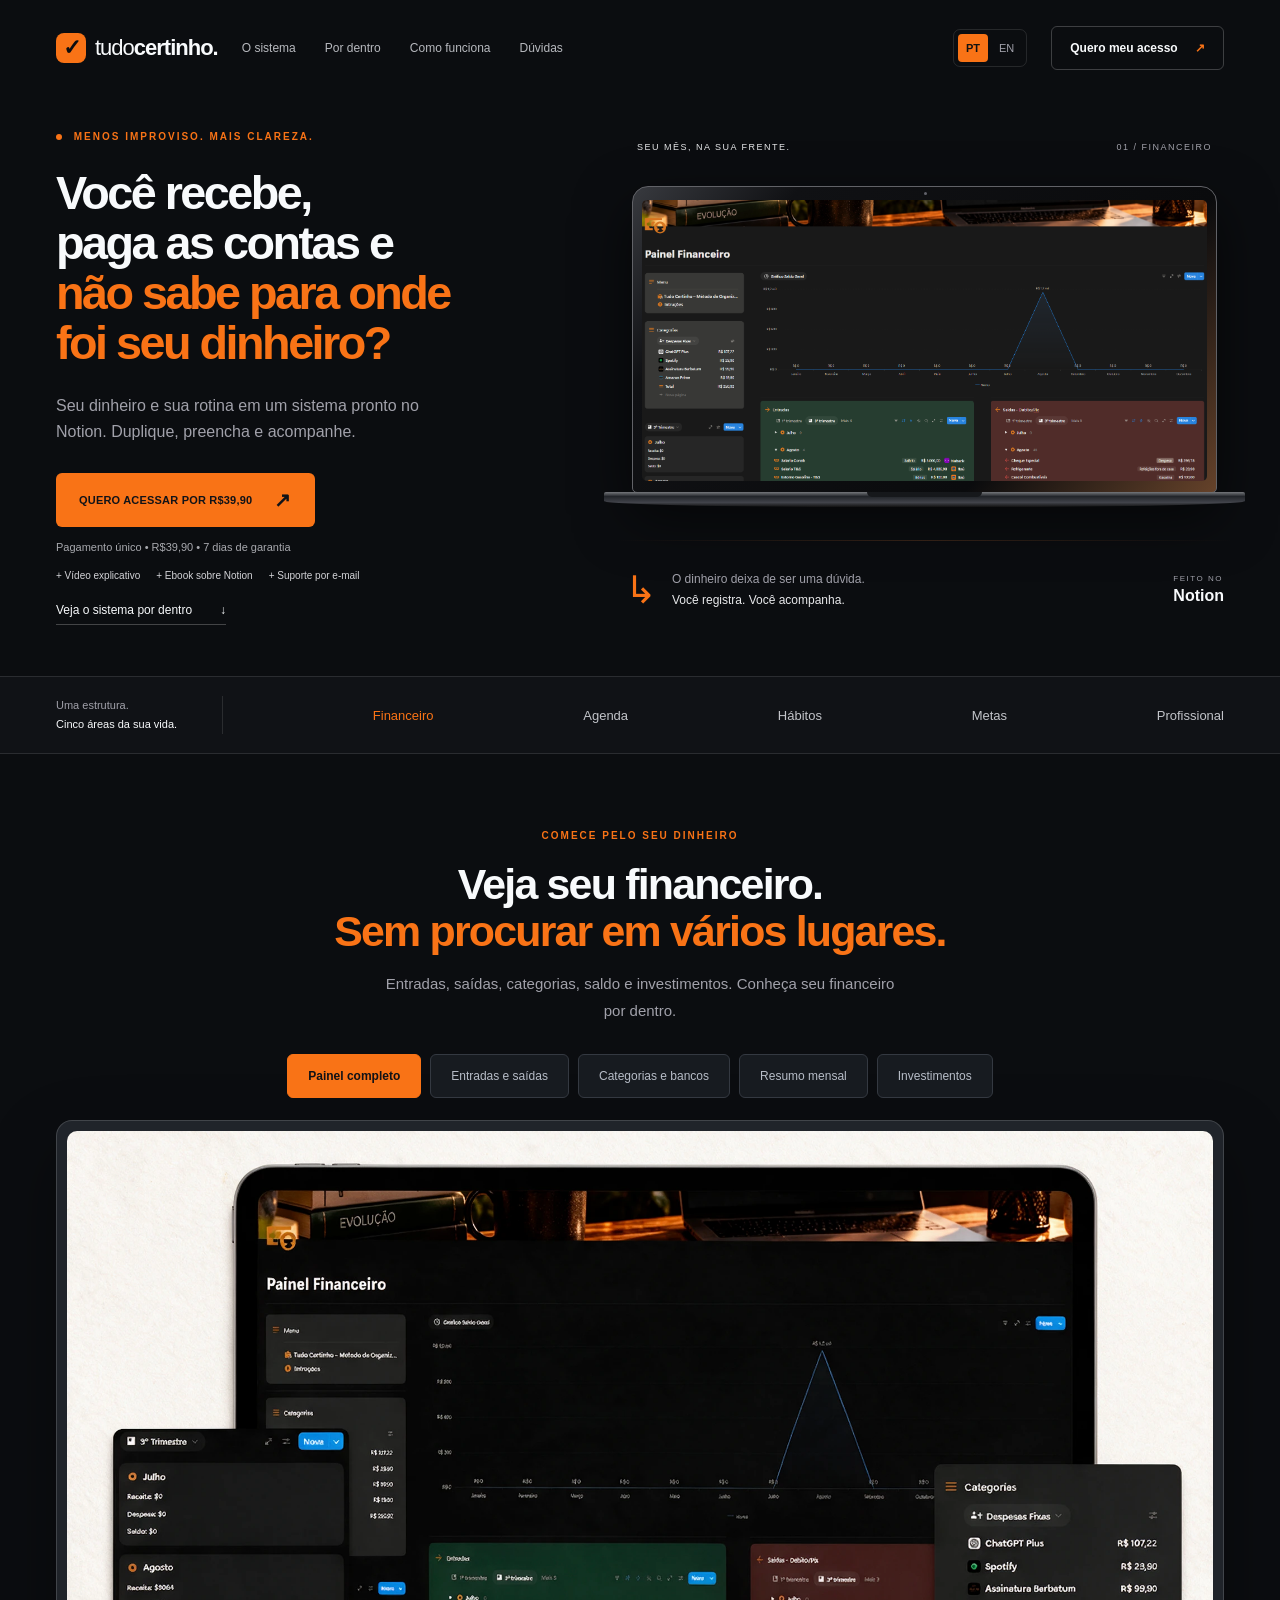
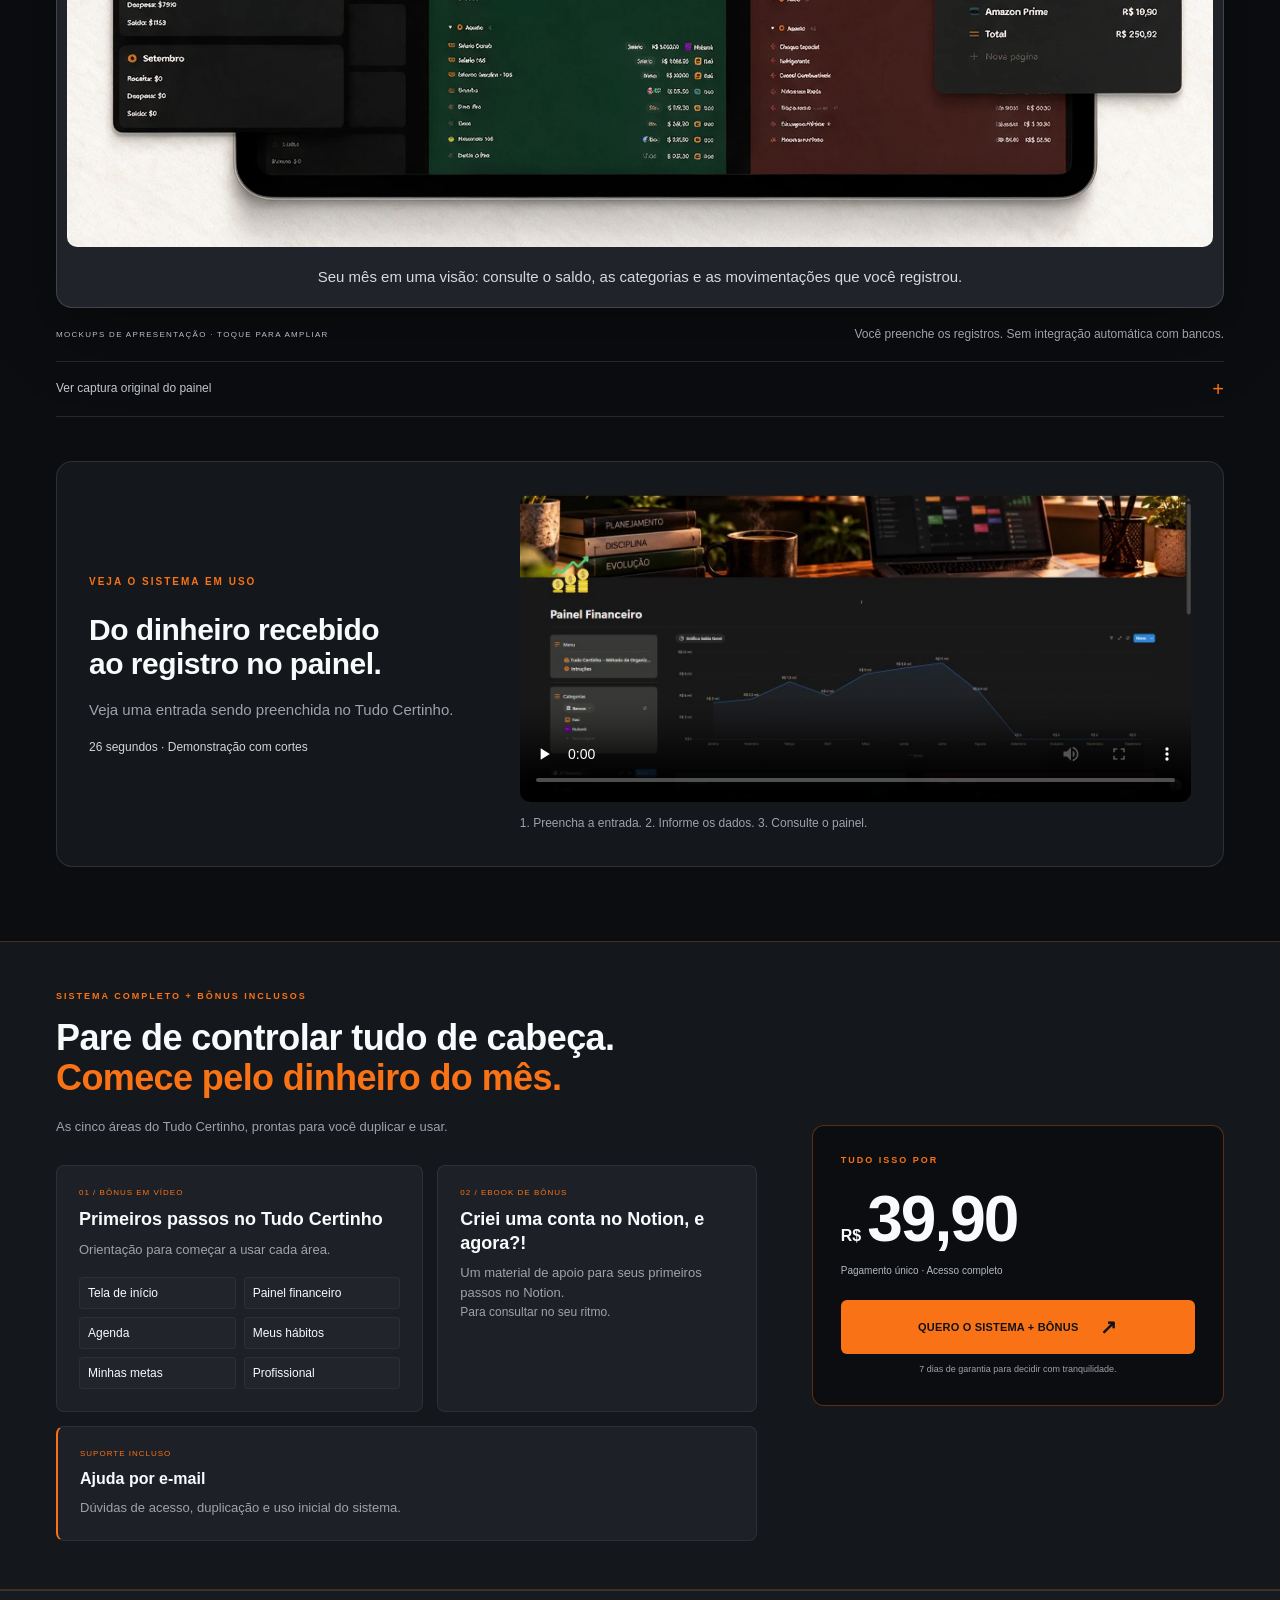
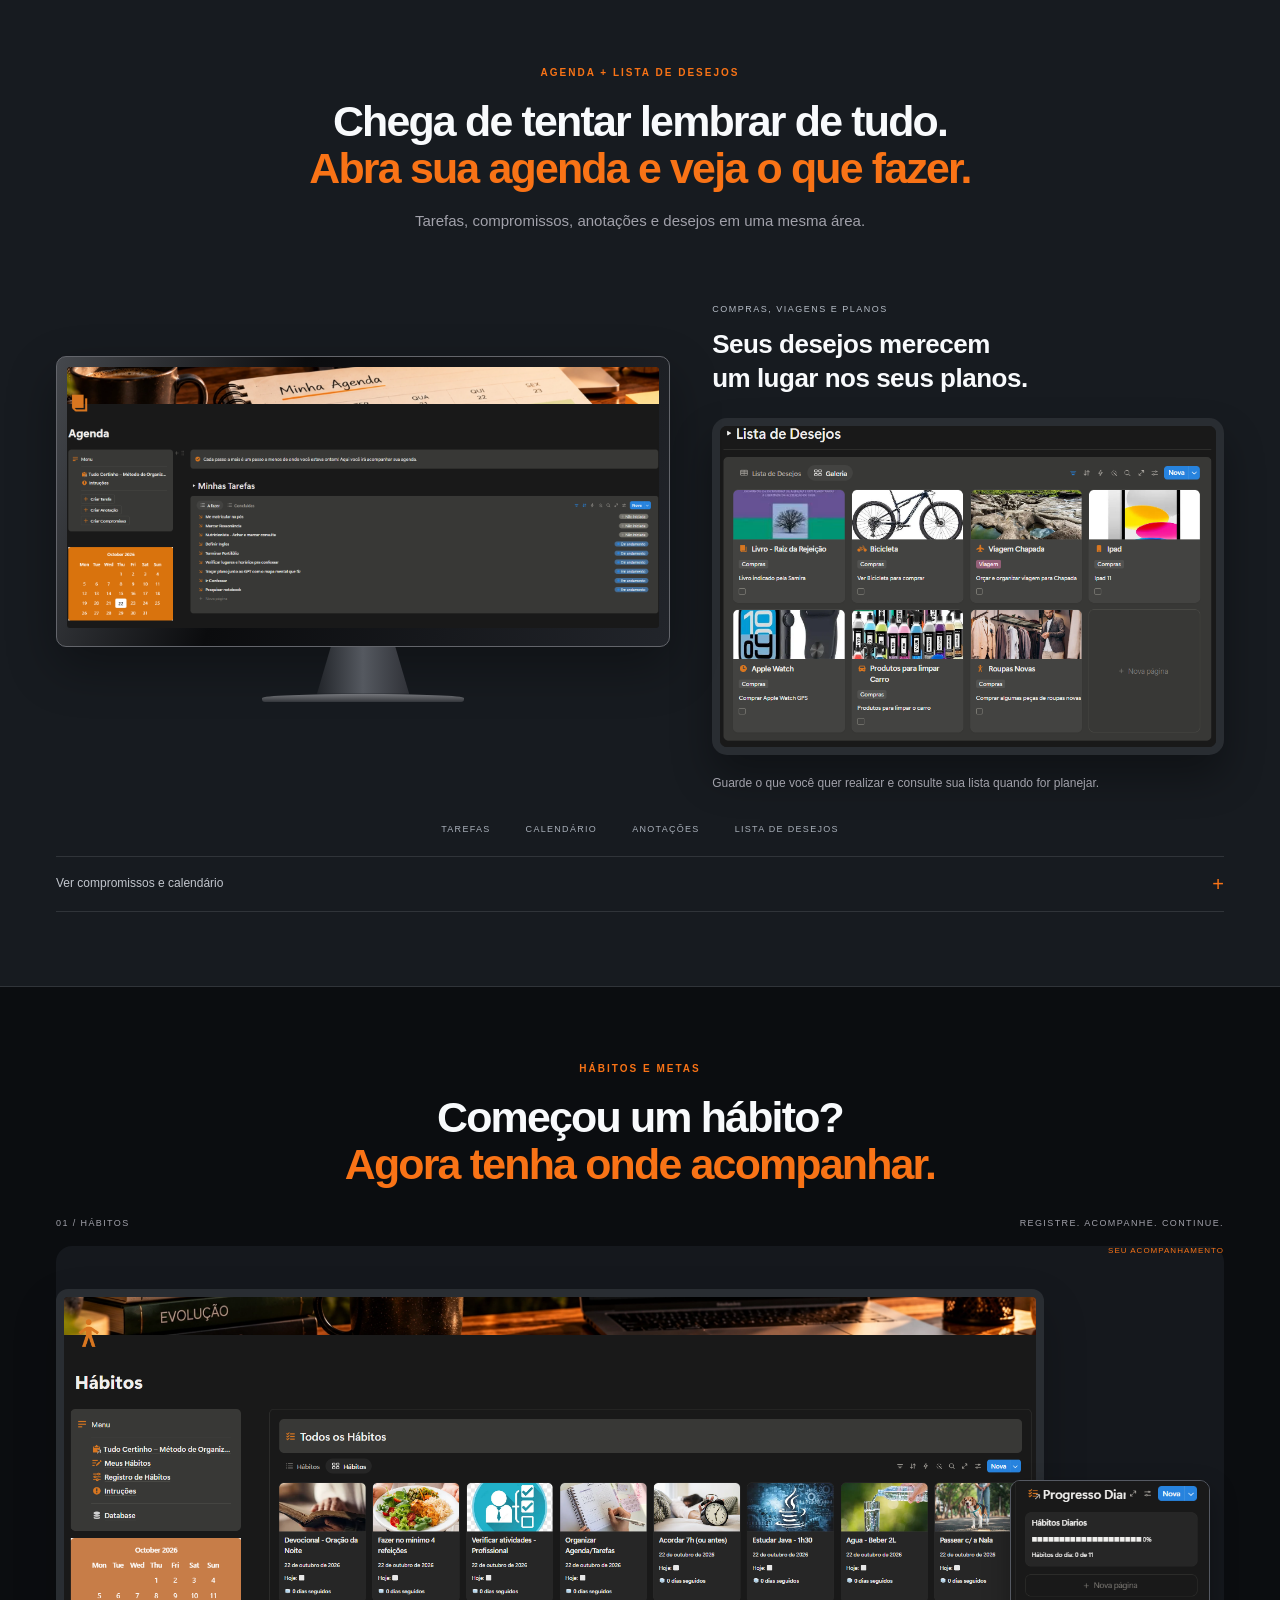
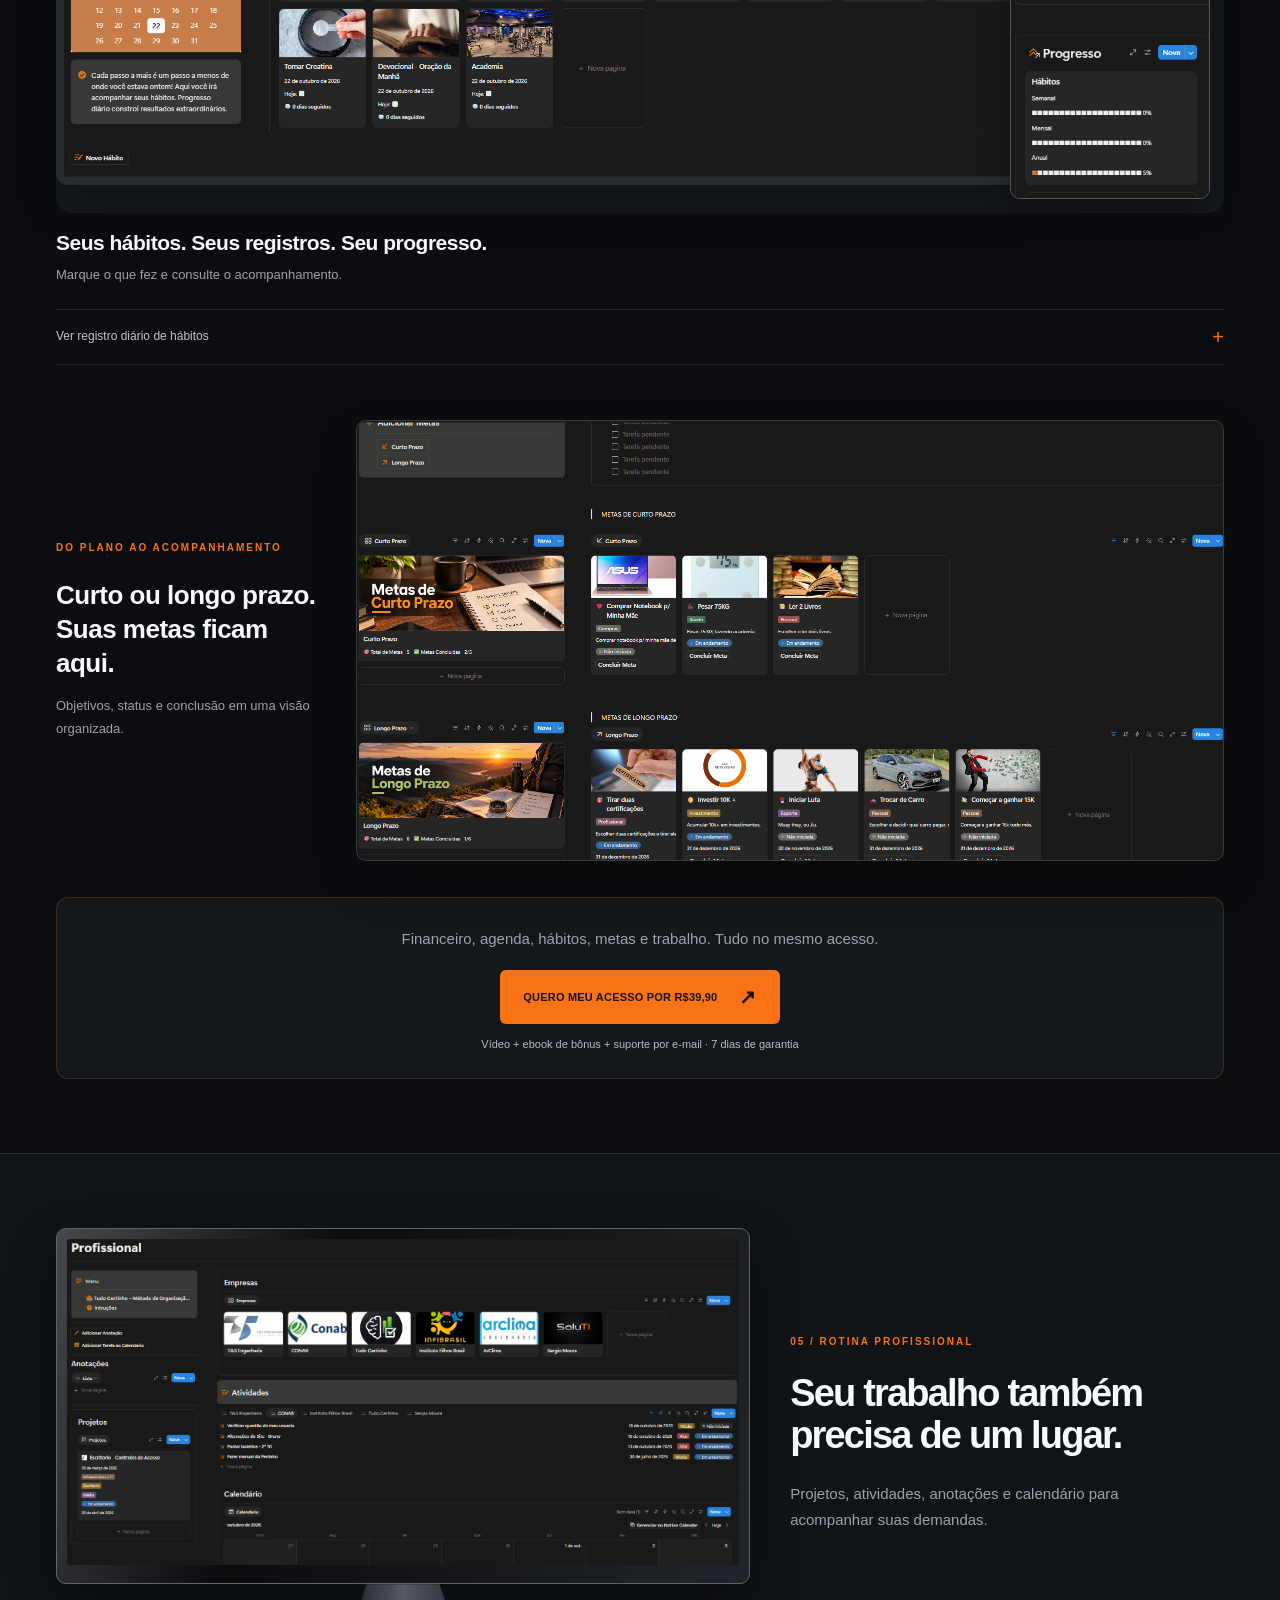
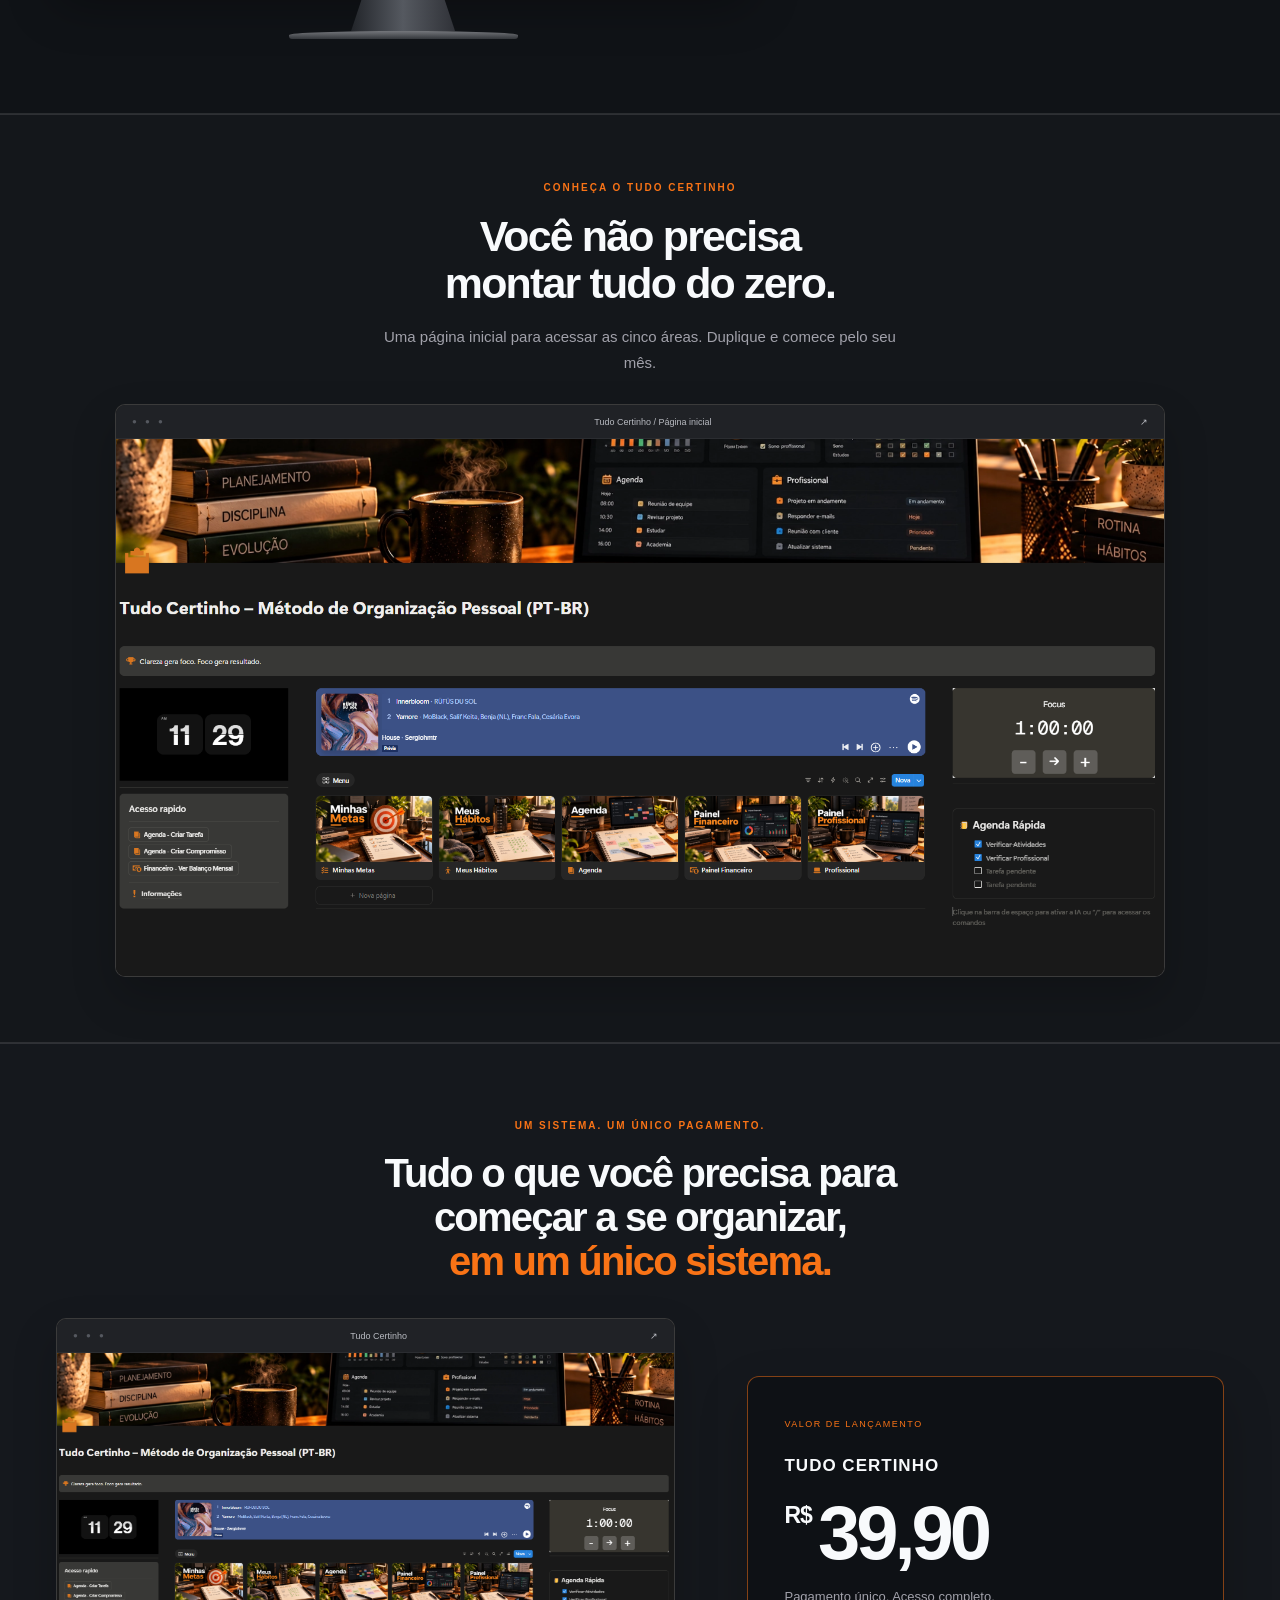
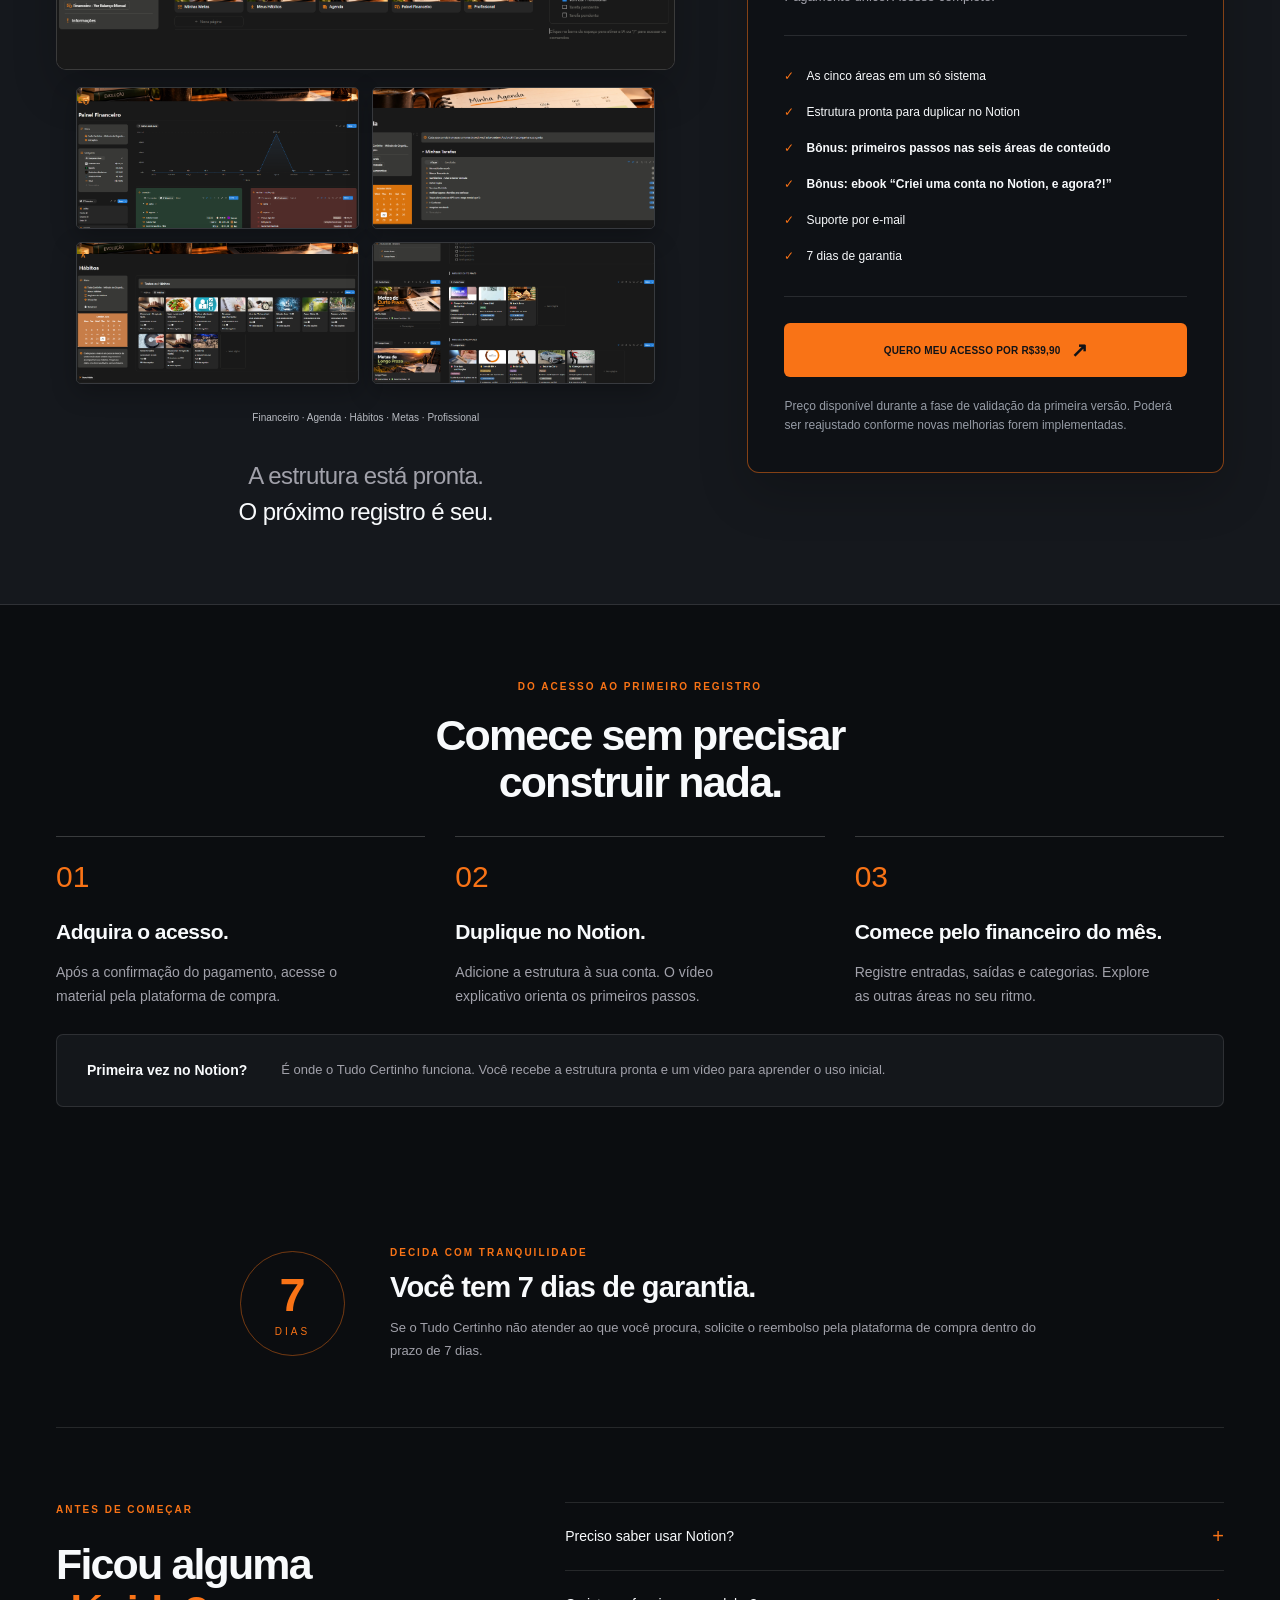
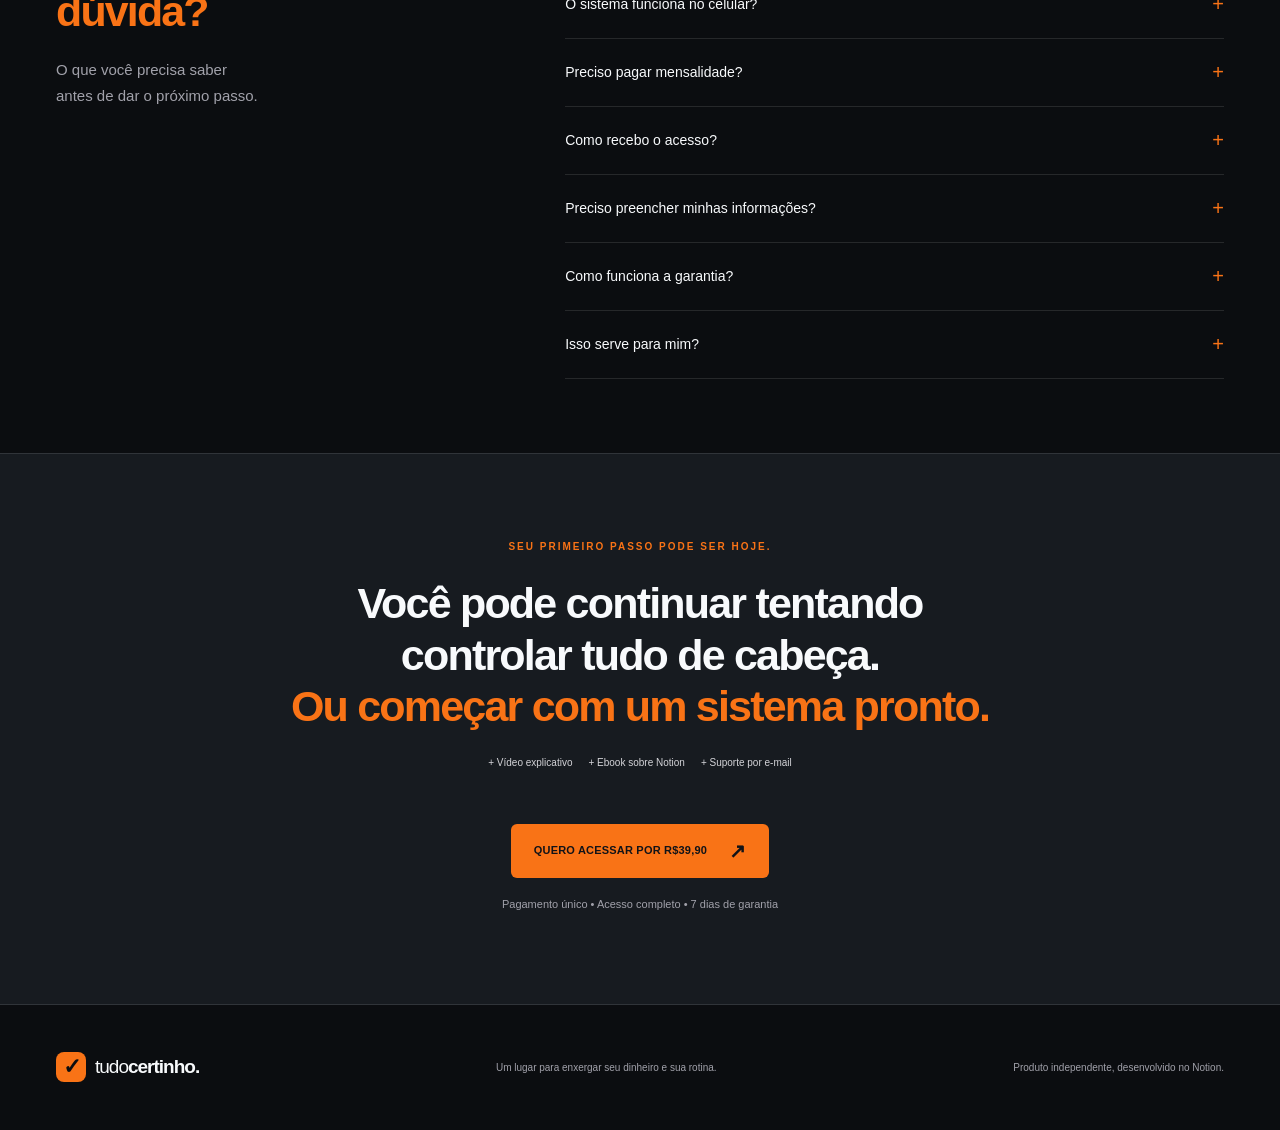
==== public/index.html @ 7e914cfe "Add files via upload New commmit page Tudo Certinho" ====
<!DOCTYPE html>

<html lang="pt-BR"><head><meta charset="utf-8"/><meta content="width=device-width,initial-scale=1" name="viewport"/><meta content="Sistema pronto no Notion para centralizar finanças, agenda, hábitos, metas e rotina profissional. Acesso por R$39,90 em pagamento único." name="description"/><title>Tudo Certinho — Seu dinheiro e sua rotina no mesmo lugar</title><link href="style.css" rel="stylesheet"/></head><body>

<header class="wrap"><a class="brand" href="#inicio"><span class="brand-mark">✓</span> tudo<span>certinho.</span></a><nav aria-label="Principal"><a href="#produto">O sistema</a><a href="#financeiro">Por dentro</a><a href="#como-funciona">Como funciona</a><a href="#duvidas">Dúvidas</a></nav><div aria-label="Idioma" class="language-switch" role="group"><button aria-pressed="true" data-lang="pt" type="button">PT</button><button aria-pressed="false" data-lang="en" type="button">EN</button></div><a class="nav-cta" href="https://pay.kiwify.com.br/DFjL4y9" rel="noopener noreferrer" target="_blank">Quero meu acesso <span>↗</span></a></header>
<main><section class="hero wrap" id="inicio"><div class="hero-copy"><span class="eyebrow"><i></i> MENOS IMPROVISO. MAIS CLAREZA.</span><h1>Você recebe, <br/>paga as contas e <br/><em>não sabe para onde <br/>foi seu dinheiro?</em></h1><p>Seu dinheiro e sua rotina em um sistema pronto no Notion. Duplique, preencha e acompanhe.</p><a class="btn" href="https://pay.kiwify.com.br/DFjL4y9" rel="noopener noreferrer" target="_blank">QUERO ACESSAR POR R$39,90 <span>↗</span></a><small>Pagamento único • R$39,90 • 7 dias de garantia</small><div class="bonus-inline"><span>+ Vídeo explicativo</span><span>+ Ebook sobre Notion</span><span>+ Suporte por e-mail</span></div><a class="text-link" href="#financeiro">Veja o sistema por dentro <span>↓</span></a></div><div class="hero-visual"><div class="visual-meta"><span>SEU MÊS, NA SUA FRENTE.</span><span>01 / FINANCEIRO</span></div><div class="laptop"><div class="camera"></div><button aria-label="Ampliar painel financeiro" class="screen zoom" data-image="assets/financeiro.png"><img alt="Captura real do painel financeiro do Tudo Certinho" src="assets/financeiro.png"/></button><div class="laptop-base"></div></div><div class="desk-line"></div><div class="visual-caption"><span class="caption-mark">↳</span><p>O dinheiro deixa de ser uma dúvida. <br/><strong>Você registra. Você acompanha.</strong></p><span class="mini-label">FEITO NO <br/><b>Notion</b></span></div></div></section><div class="areas"><div class="wrap"><span>Uma estrutura. <br/><b>Cinco áreas da sua vida.</b></span><a href="#financeiro">Financeiro</a><a href="#rotina">Agenda</a><a href="#habitos">Hábitos</a><a href="#habitos">Metas</a><a href="#profissional">Profissional</a></div></div><section class="section wrap finance v2-finance" id="financeiro"><div class="section-heading centered"><span class="eyebrow">COMECE PELO SEU DINHEIRO</span><h2>Veja seu financeiro.<br/><em>Sem procurar em vários lugares.</em></h2><p>Entradas, saídas, categorias, saldo e investimentos. Conheça seu financeiro por dentro.</p></div><div aria-label="Telas do financeiro" class="finance-tabs" role="tablist"><button aria-controls="panel-geral" aria-selected="true" data-panel="geral" id="tab-geral" role="tab" tabindex="0">Painel completo</button><button aria-controls="panel-movimentos" aria-selected="false" data-panel="movimentos" id="tab-movimentos" role="tab" tabindex="-1">Entradas e saídas</button><button aria-controls="panel-categorias" aria-selected="false" data-panel="categorias" id="tab-categorias" role="tab" tabindex="-1">Categorias e bancos</button><button aria-controls="panel-resumo" aria-selected="false" data-panel="resumo" id="tab-resumo" role="tab" tabindex="-1">Resumo mensal</button><button aria-controls="panel-investimentos" aria-selected="false" data-panel="investimentos" id="tab-investimentos" role="tab" tabindex="-1">Investimentos</button></div><div class="finance-stage"><div aria-labelledby="tab-geral" id="panel-geral" role="tabpanel"><button aria-label="Ampliar mockup" class="zoom editorial-mockup mockup-geral" data-image="assets/mockup-geral.webp"><img alt="Mockup de apresentação do financeiro" loading="eager" src="assets/mockup-geral.webp"/></button><p class="panel-benefit">Seu mês em uma visão: consulte o saldo, as categorias e as movimentações que você registrou.</p></div><div aria-labelledby="tab-movimentos" hidden="" id="panel-movimentos" role="tabpanel"><button aria-label="Ampliar mockup" class="zoom editorial-mockup mockup-movimentos" data-image="assets/mockup-movimentos.webp"><img alt="Mockup de apresentação do financeiro" loading="eager" src="assets/mockup-movimentos.webp"/></button><p class="panel-benefit">Registre o que recebeu e o que pagou. Consulte os lançamentos sem depender da memória.</p></div><div aria-labelledby="tab-categorias" hidden="" id="panel-categorias" role="tabpanel"><button aria-label="Ampliar mockup" class="zoom editorial-mockup mockup-categorias" data-image="assets/mockup-categorias.webp"><img alt="Mockup de apresentação do financeiro" loading="eager" src="assets/mockup-categorias.webp"/></button><p class="panel-benefit">Separe despesas, bancos e fontes de renda para encontrar cada registro com mais facilidade.</p></div><div aria-labelledby="tab-resumo" hidden="" id="panel-resumo" role="tabpanel"><button aria-label="Ampliar mockup" class="zoom editorial-mockup mockup-resumo" data-image="assets/mockup-resumo.webp"><img alt="Mockup de apresentação do financeiro" loading="eager" src="assets/mockup-resumo.webp"/></button><p class="panel-benefit">Consulte receitas, despesas e saldo por mês para entender o período que está acompanhando.</p></div><div aria-labelledby="tab-investimentos" hidden="" id="panel-investimentos" role="tabpanel"><button aria-label="Ampliar mockup" class="zoom editorial-mockup mockup-investimentos" data-image="assets/mockup-investimentos.webp"><img alt="Mockup de apresentação do financeiro" loading="eager" src="assets/mockup-investimentos.webp"/></button><p class="panel-benefit">Mantenha seus registros de investimentos junto das demais informações financeiras.</p></div></div><div class="gallery-foot"><span>MOCKUPS DE APRESENTAÇÃO · TOQUE PARA AMPLIAR</span><p>Você preenche os registros. Sem integração automática com bancos.</p></div><details class="extra-screen original-view"><summary>Ver captura original do painel</summary><button aria-label="Ampliar painel financeiro" class="zoom" data-image="assets/financeiro.png"><img alt="Captura real do painel financeiro do Tudo Certinho" loading="lazy" src="assets/financeiro.png"/></button></details><div class="demo-block" id="demonstracao"><div class="demo-copy"><span class="eyebrow">VEJA O SISTEMA EM USO</span><h3>Do dinheiro recebido<br/>ao registro no painel.</h3><p>Veja uma entrada sendo preenchida no Tudo Certinho.</p><span class="demo-duration">26 segundos · Demonstração com cortes</span></div><div class="demo-player"><video aria-label="Demonstração de uma entrada no painel financeiro" controls="" playsinline="" poster="assets/demo-poster.jpg" preload="none"><source media="(max-width: 700px)" src="assets/demo-financeiro-mobile.mp4" type="video/mp4"/><source src="assets/demo-financeiro.mp4" type="video/mp4"/></video><p>1. Preencha a entrada. 2. Informe os dados. 3. Consulte o painel.</p></div></div></section><section class="early-offer" id="oferta-inicial"><div class="wrap early-inner"><div class="early-pitch"><span class="eyebrow">SISTEMA COMPLETO + BÔNUS INCLUSOS</span><h2>Pare de controlar tudo de cabeça.<br/><em>Comece pelo dinheiro do mês.</em></h2><p>As cinco áreas do Tudo Certinho, prontas para você duplicar e usar.</p><div class="bonus-cards"><div class="lesson-bonus"><span>01 / BÔNUS EM VÍDEO</span><strong>Primeiros passos no Tudo Certinho</strong><p>Orientação para começar a usar cada área.</p><ul class="lesson-list"><li>Tela de início</li><li>Painel financeiro</li><li>Agenda</li><li>Meus hábitos</li><li>Minhas metas</li><li>Profissional</li></ul></div><div class="ebook-bonus"><span>02 / EBOOK DE BÔNUS</span><strong>Criei uma conta no Notion, e agora?!</strong><p>Um material de apoio para seus primeiros passos no Notion.</p><small>Para consultar no seu ritmo.</small></div><div class="support-bonus"><span>SUPORTE INCLUSO</span><strong>Ajuda por e-mail</strong><p>Dúvidas de acesso, duplicação e uso inicial do sistema.</p></div></div></div><div class="early-deal"><span class="eyebrow">TUDO ISSO POR</span><div class="early-price"><strong><small>R$</small>39,90</strong><span>Pagamento único · Acesso completo</span></div><a class="btn" href="https://pay.kiwify.com.br/DFjL4y9" rel="noopener noreferrer" target="_blank">QUERO O SISTEMA + BÔNUS <span>↗</span></a><p>7 dias de garantia para decidir com tranquilidade.</p></div></div></section><section class="section routine-section" id="rotina"><div class="wrap"><div class="section-heading centered"><span class="eyebrow">AGENDA + LISTA DE DESEJOS</span><h2>Chega de tentar lembrar de tudo.<br/><em>Abra sua agenda e veja o que fazer.</em></h2><p>Tarefas, compromissos, anotações e desejos em uma mesma área.</p></div><div class="agenda-showcase"><div class="agenda-main"><div class="monitor"><button aria-label="Ampliar: Agenda com tarefas" class="zoom" data-image="assets/agenda.png"><img alt="Agenda com tarefas" loading="lazy" src="assets/agenda.png"/></button></div><div class="monitor-neck"></div><div class="monitor-foot"></div></div><div class="wish-shot"><span class="shot-label">COMPRAS, VIAGENS E PLANOS</span><h3>Seus desejos merecem<br/>um lugar nos seus planos.</h3><div class="window"><button aria-label="Ampliar: Lista de desejos: compras, viagens e planos" class="zoom" data-image="assets/desejos.png"><img alt="Lista de desejos: compras, viagens e planos" loading="lazy" src="assets/desejos.png"/></button></div><p class="wish-caption">Guarde o que você quer realizar e consulte sua lista quando for planejar.</p></div></div><div class="agenda-bottom"><span>TAREFAS</span><span>CALENDÁRIO</span><span>ANOTAÇÕES</span><span>LISTA DE DESEJOS</span></div><details class="extra-screen"><summary>Ver compromissos e calendário</summary><button aria-label="Ampliar: Compromissos, anotações e calendário" class="zoom" data-image="assets/agenda-detalhes.png"><img alt="Compromissos, anotações e calendário" loading="lazy" src="assets/agenda-detalhes.png"/></button></details></div></section><section class="section wrap" id="habitos"><div class="section-heading centered"><span class="eyebrow">HÁBITOS E METAS</span><h2>Começou um hábito?<br/><em>Agora tenha onde acompanhar.</em></h2></div><div class="showcase-caption"><span>01 / HÁBITOS</span><span>REGISTRE. ACOMPANHE. CONTINUE.</span></div><div class="habit-showcase"><div class="window"><button aria-label="Ampliar: Galeria real de hábitos" class="zoom" data-image="assets/habitos.png"><img alt="Galeria real de hábitos" loading="lazy" src="assets/habitos.png"/></button></div><span class="progress-label">SEU ACOMPANHAMENTO</span><div class="progress-float"><button aria-label="Ampliar: Acompanhamento diário, semanal, mensal e anual" class="zoom" data-image="assets/habitos-progresso.png"><img alt="Acompanhamento diário, semanal, mensal e anual" loading="lazy" src="assets/habitos-progresso.png"/></button></div></div><div class="image-caption"><h3>Seus hábitos. Seus registros. Seu progresso.</h3><p>Marque o que fez e consulte o acompanhamento.</p></div><details class="extra-screen"><summary>Ver registro diário de hábitos</summary><button aria-label="Ampliar: Lista de hábitos diários e anotações" class="zoom" data-image="assets/habitos-registros.png"><img alt="Lista de hábitos diários e anotações" loading="lazy" src="assets/habitos-registros.png"/></button></details><div class="goals-showcase"><div class="goals-copy"><span class="eyebrow">DO PLANO AO ACOMPANHAMENTO</span><h3>Curto ou longo prazo.<br/>Suas metas ficam aqui.</h3><p>Objetivos, status e conclusão em uma visão organizada.</p></div><div class="window"><button aria-label="Ampliar: Metas de curto e longo prazo" class="zoom" data-image="assets/metas.png"><img alt="Metas de curto e longo prazo" loading="lazy" src="assets/metas.png"/></button></div></div><div class="module-cta"><p>Financeiro, agenda, hábitos, metas e trabalho. Tudo no mesmo acesso.</p><a class="btn" href="https://pay.kiwify.com.br/DFjL4y9" rel="noopener noreferrer" target="_blank">QUERO MEU ACESSO POR R$39,90 <span>↗</span></a><small>Vídeo + ebook de bônus + suporte por e-mail · 7 dias de garantia</small></div></section><section class="section professional-section" id="profissional"><div class="wrap split"><div class="professional-scene"><div class="monitor"><button aria-label="Ampliar painel profissional" class="zoom professional-img" data-image="assets/profissional.png"><img alt="Painel profissional real com projetos, atividades e calendário" loading="lazy" src="assets/profissional.png"/></button></div><div class="monitor-neck"></div><div class="monitor-foot"></div></div><div class="feature-copy"><span class="eyebrow">05 / ROTINA PROFISSIONAL</span><h2>Seu trabalho também <br/>precisa de um lugar.</h2><p>Projetos, atividades, anotações e calendário para acompanhar suas demandas.</p><div class="feature-line"><b>Menos demandas soltas.</b><span>Mais contexto quando você abrir o dia.</span></div></div></div></section><section class="section product-section" id="produto"><div class="wrap"><div class="section-heading centered"><span class="eyebrow">CONHEÇA O TUDO CERTINHO</span><h2>Você não precisa <br/>montar tudo do zero.</h2><p>Uma página inicial para acessar as cinco áreas. Duplique e comece pelo seu mês.</p></div><div class="window home-window"><div class="window-bar"><span class="dots">● ● ●</span><span>Tudo Certinho / Página inicial</span><span>↗</span></div><button aria-label="Ampliar página inicial" class="zoom home-image" data-image="assets/home.png"><img alt="Página inicial real com atalhos para as cinco áreas do Tudo Certinho" loading="lazy" src="assets/home.png"/></button></div></div></section><section class="section offer-section" id="oferta"><div class="wrap"><div class="section-heading centered"><span class="eyebrow">UM SISTEMA. UM ÚNICO PAGAMENTO.</span><h2>Tudo o que você precisa para <br/>começar a se organizar, <br/><em>em um único sistema.</em></h2></div><div class="offer-layout"><div class="bundle"><div class="window bundle-main"><div class="window-bar"><span class="dots">● ● ●</span><span>Tudo Certinho</span><span>↗</span></div><button aria-label="Ampliar página inicial do pacote" class="zoom home-image" data-image="assets/home.png"><img alt="Página inicial do pacote completo" loading="lazy" src="assets/home.png"/></button></div><div class="bundle-grid"><img alt="Financeiro incluído" loading="lazy" src="assets/financeiro.png"/><img alt="Agenda incluída" loading="lazy" src="assets/agenda.png"/><img alt="Hábitos incluídos" loading="lazy" src="assets/habitos.png"/><img alt="Metas incluídas" loading="lazy" src="assets/metas.png"/></div><p class="bundle-caption">Financeiro · Agenda · Hábitos · Metas · Profissional</p><p class="bundle-note">A estrutura está pronta. <br/><strong>O próximo registro é seu.</strong></p></div><div class="offer-card"><span class="offer-tag">VALOR DE LANÇAMENTO</span><h3>TUDO CERTINHO</h3><div class="price"><span>R$</span>39,90</div><p class="price-note">Pagamento único. Acesso completo.</p><ul class="included"><li>As cinco áreas em um só sistema</li><li>Estrutura pronta para duplicar no Notion</li><li><b>Bônus: primeiros passos nas seis áreas de conteúdo</b></li><li><b>Bônus: ebook “Criei uma conta no Notion, e agora?!”</b></li><li>Suporte por e-mail</li><li>7 dias de garantia</li></ul><a class="btn" href="https://pay.kiwify.com.br/DFjL4y9" rel="noopener noreferrer" target="_blank">QUERO MEU ACESSO POR R$39,90 <span>↗</span></a><p class="offer-fine">Preço disponível durante a fase de validação da primeira versão. Poderá ser reajustado conforme novas melhorias forem implementadas.</p></div></div></div></section><section class="section wrap" id="como-funciona"><div class="section-heading centered"><span class="eyebrow">DO ACESSO AO PRIMEIRO REGISTRO</span><h2>Comece sem precisar <br/>construir nada.</h2></div><div class="steps"><article><span>01</span><h3>Adquira o acesso.</h3><p>Após a confirmação do pagamento, acesse o material pela plataforma de compra.</p></article><article><span>02</span><h3>Duplique no Notion.</h3><p>Adicione a estrutura à sua conta. O vídeo explicativo orienta os primeiros passos.</p></article><article><span>03</span><h3>Comece pelo financeiro do mês.</h3><p>Registre entradas, saídas e categorias. Explore as outras áreas no seu ritmo.</p></article></div><div class="notion-note"><b>Primeira vez no Notion?</b><p>É onde o Tudo Certinho funciona. Você recebe a estrutura pronta e um vídeo para aprender o uso inicial.</p></div></section><section class="guarantee wrap" id="garantia"><div class="seal"><strong>7</strong><span>DIAS</span></div><div><span class="eyebrow">DECIDA COM TRANQUILIDADE</span><h2>Você tem 7 dias de garantia.</h2><p>Se o Tudo Certinho não atender ao que você procura, solicite o reembolso pela plataforma de compra dentro do prazo de 7 dias.</p></div></section><section class="section wrap faq" id="duvidas"><div><span class="eyebrow">ANTES DE COMEÇAR</span><h2>Ficou alguma <br/><em>dúvida?</em></h2><p>O que você precisa saber <br/>antes de dar o próximo passo.</p></div><div class="questions"><details><summary>Preciso saber usar Notion?</summary><p>Você não precisa construir o sistema. A estrutura já está pronta para duplicar, e o vídeo explicativo ajuda no uso inicial. Você precisará aprender os passos básicos e preencher seus registros.</p></details><details><summary>O sistema funciona no celular?</summary><p>Você pode acessar o sistema pelo Notion no celular e no computador. As capturas desta página são da versão desktop; a disposição dos elementos muda no celular.</p></details><details><summary>Preciso pagar mensalidade?</summary><p>O Tudo Certinho custa R$39,90 em pagamento único, sem mensalidade do produto. Ele é uma estrutura utilizada dentro da sua própria conta do Notion.</p></details><details><summary>Como recebo o acesso?</summary><p>Após a confirmação do pagamento, acesse a plataforma de compra para receber o sistema, o vídeo explicativo e o ebook de bônus. Você também conta com suporte por e-mail.</p></details><details><summary>Preciso preencher minhas informações?</summary><p>Sim. Você registra suas informações manualmente. Não há integração automática com bancos nem importação de extratos. O sistema não oferece consultoria financeira ou recomendações de investimento.</p></details><details><summary>Como funciona a garantia?</summary><p>Você tem 7 dias de garantia para solicitar o reembolso pela plataforma de compra caso o produto não atenda ao que procura.</p></details><details><summary>Isso serve para mim?</summary><p>É para quem quer registrar e acompanhar dinheiro e rotina no Notion, sem montar um sistema do zero. Você precisa preencher suas informações. Se procura sincronização com bancos ou organização automática, este produto não oferece isso.</p></details></div></section><section class="final-cta"><div class="wrap"><span class="eyebrow">SEU PRIMEIRO PASSO PODE SER HOJE.</span><h2>Você pode continuar tentando <br/>controlar tudo de cabeça. <br/><em>Ou começar com um sistema pronto.</em></h2><div class="bonus-inline"><span>+ Vídeo explicativo</span><span>+ Ebook sobre Notion</span><span>+ Suporte por e-mail</span></div><a class="btn" href="https://pay.kiwify.com.br/DFjL4y9" rel="noopener noreferrer" target="_blank">QUERO ACESSAR POR R$39,90 <span>↗</span></a><p>Pagamento único • Acesso completo • 7 dias de garantia</p></div></section></main><footer class="wrap"><a class="brand" href="#inicio"><span class="brand-mark">✓</span> tudo<span>certinho.</span></a><p>Um lugar para enxergar seu dinheiro e sua rotina.</p><small>Produto independente, desenvolvido no Notion.</small></footer>
<dialog id="lightbox"><button aria-label="Fechar imagem" class="close">Fechar ×</button><div class="image-scroll"><img alt="Captura ampliada do Tudo Certinho"/></div><p>Use a rolagem para explorar a imagem em tamanho maior.</p></dialog><div class="mobile-buy"><span><b>R$39,90</b><small>Vídeo + ebook + suporte por e-mail</small></span><a class="btn" href="https://pay.kiwify.com.br/DFjL4y9" rel="noopener noreferrer" target="_blank">QUERO ACESSO + BÔNUS <span>↗</span></a></div><script src="app.js"></script></body></html>
---- public/style.css ----
:root{--bg:#0b0d10;--panel:#14171b;--surface:#20242a;--orange:#f97316;--white:#f8fafc;--muted:#a1a1aa;--line:#ffffff1c;color-scheme:dark}*{box-sizing:border-box}html{scroll-behavior:smooth;scroll-padding-top:24px}body{margin:0;background:var(--bg);color:var(--white);font-family:Arial,Helvetica,sans-serif;-webkit-font-smoothing:antialiased}button,a{-webkit-tap-highlight-color:transparent}a{color:inherit;text-decoration:none}button{font:inherit;color:inherit;cursor:pointer}img{display:block;width:100%}button:focus-visible,a:focus-visible,summary:focus-visible{outline:3px solid var(--orange);outline-offset:5px}.wrap{max-width:1280px;margin:auto;width:calc(100% - 112px)}.review-banner{padding:10px 28px;background:#191c20;border-bottom:1px solid var(--line);font-size:10px;font-weight:700;letter-spacing:1.3px;display:flex;align-items:center;justify-content:center;gap:24px;color:#c8cbd0}.review-banner span{font-weight:400;letter-spacing:0}.review-banner a{color:var(--orange)}header{height:96px;display:flex;align-items:center;justify-content:space-between;gap:24px}.brand{display:flex;align-items:center;font-size:22px;font-weight:400;letter-spacing:-1px;white-space:nowrap}.brand>span:last-child{font-weight:800}.brand-mark{display:inline-grid;place-items:center;width:30px;height:30px;background:var(--orange);color:var(--bg);border-radius:8px;margin-right:9px;font-size:22px;font-weight:900}nav{display:flex;gap:29px;font-size:12px;color:#b7b9be}nav a:hover{color:var(--white)}.nav-cta{border:1px solid #ffffff35;border-radius:6px;padding:14px 18px;font-size:12px;font-weight:700}.nav-cta span{color:var(--orange);margin-left:14px}.eyebrow{display:block;color:var(--orange);font-size:10px;line-height:1.5;font-weight:700;letter-spacing:2px;margin-bottom:24px}.eyebrow i{display:inline-block;width:6px;height:6px;border-radius:50%;background:var(--orange);margin-right:7px}h1,h2,h3,p{margin:0}h1{font-size:clamp(42px,3.65vw,56px);line-height:1.07;font-weight:700;letter-spacing:-2.5px}h2{font-size:clamp(34px,3.35vw,49px);line-height:1.1;letter-spacing:-1.8px;font-weight:600}em{font-style:normal;color:var(--orange)}p{font-size:15px;line-height:1.75;color:var(--muted)}h3{font-size:21px;line-height:1.3;letter-spacing:-.5px}.hero{display:grid;grid-template-columns:47% 53%;align-items:center;min-height:660px;padding:34px 0 70px}.hero-copy>p{max-width:455px;margin:25px 0 28px;font-size:16px;line-height:1.65}.btn{border:0;border-radius:6px;background:var(--orange);color:#111318;display:inline-flex;align-items:center;justify-content:center;gap:22px;min-height:54px;padding:18px 23px;font-size:11px;line-height:1.5;font-weight:800;letter-spacing:.2px;transition:background .2s,transform .2s}.btn:hover{background:#ff8a34;transform:translateY(-2px)}.btn span{font-size:20px;line-height:.7}.hero-copy small{display:block;font-size:11px;color:#a8a9ae;margin-top:14px}.text-link{font-size:12px;display:inline-flex;gap:28px;align-items:center;border-bottom:1px solid #ffffff3a;padding-bottom:7px}.hero-copy>.text-link{margin-top:30px}.hero-visual{position:relative;padding:0 0 0 20px}.visual-meta{display:flex;justify-content:space-between;margin:0 12px 34px;font-size:9px;letter-spacing:1.5px;color:var(--muted)}.visual-meta span:first-child{color:#e6e7e9}.laptop{position:relative;margin:0 7px 0;padding:13px 9px 11px;border:1px solid #616267;border-radius:16px 16px 5px 5px;background:linear-gradient(130deg,#383a3f,#101114 20%,#0a0b0d 70%,#65422a);box-shadow:0 22px 55px #0009}.camera{position:absolute;top:5px;left:50%;width:3px;height:3px;background:#61626a;border-radius:50%}.screen{border:0;padding:0;border-radius:5px;overflow:hidden;display:block;background:#191919}.laptop-base{position:absolute;top:100%;height:15px;left:-5%;width:110%;background:linear-gradient(#75777b,#22252a 30%,#41434a 70%,#111);border-radius:2px 2px 40% 40%}.laptop-base:before{content:'';position:absolute;left:41%;top:0;width:18%;height:5px;background:#16181b;border-radius:0 0 8px 8px}.desk-line{height:1px;background:linear-gradient(90deg,transparent,#c56d333f,transparent);margin:47px -10px 0}.visual-caption{display:flex;gap:15px;margin-top:27px;align-items:center}.caption-mark{font-size:38px;color:var(--orange)}.visual-caption p{font-size:12px;line-height:1.7}.visual-caption strong{color:#e8e9eb;font-weight:400}.mini-label{margin-left:auto;font-size:8px;letter-spacing:1.5px;color:var(--muted)}.mini-label b{display:block;font-size:16px;letter-spacing:0;color:var(--white);margin-top:4px}.areas{border-block:1px solid var(--line);background:#101216}.areas .wrap{display:flex;justify-content:space-between;align-items:center;gap:20px;min-height:100px}.areas span{font-size:11px;line-height:1.7;color:var(--muted);border-right:1px solid var(--line);padding-right:45px}.areas b{color:var(--white);font-weight:400}.areas a{font-size:13px;color:#c2c4c9}.areas a:first-of-type{color:var(--orange)}.section{padding-block:110px}.section-heading{margin-bottom:48px}.section-heading p{max-width:520px;margin-top:23px}.section-heading .eyebrow{margin-bottom:18px}.centered{text-align:center}.centered p{margin-inline:auto}.pain-grid{display:grid;grid-template-columns:repeat(4,1fr);border-top:1px solid var(--line)}.pain-grid article{padding:30px 24px 14px 0;margin-right:26px;border-right:1px solid var(--line)}.pain-grid article:last-child{border:0;margin:0}.pain-grid article>span{font-size:9px;letter-spacing:1.5px;color:var(--orange)}.pain-grid h3{margin:24px 0 14px;font-size:19px}.pain-grid p{font-size:13px}.statement{text-align:center;margin-top:70px;font-size:23px;line-height:1.5;letter-spacing:-.4px}.statement strong{font-weight:500;color:var(--white)}.product-section{background:var(--panel);border-block:1px solid var(--line)}.window{border:1px solid #ffffff26;border-radius:10px;overflow:hidden;background:#191919;box-shadow:0 20px 45px #0003}.window-bar{height:34px;display:flex;align-items:center;justify-content:space-between;padding:0 16px;background:#202226;font-size:9px;color:#b8bbc1;border-bottom:1px solid #ffffff0d}.dots{font-size:8px;letter-spacing:3px;color:#55585f}.zoom{display:block;border:0;padding:0;background:#191919;width:100%;cursor:zoom-in;overflow:hidden}.home-window{max-width:1000px;margin:auto}.home-image{aspect-ratio:1.98}.home-image img{height:100%;object-fit:cover;object-position:top}.under-image{max-width:1000px;margin:25px auto 0;display:flex;justify-content:space-between;align-items:center;gap:20px}.under-image>span,.caption{font-size:8px;letter-spacing:1.3px;color:#8d929b}.under-image p{font-size:13px;line-height:1.5}.under-image strong{font-weight:400;color:var(--white)}.finance-layout{display:grid;grid-template-columns:3fr 1fr;gap:44px;align-items:center}.finance-note .big-number{display:block;font-size:50px;color:#363a41;font-weight:300;margin-bottom:16px}.finance-note h3{font-size:24px;margin-bottom:18px}.finance-note p{font-size:13px}.manual{margin-top:24px;padding-top:20px;border-top:1px solid var(--line);font-size:11px;color:#aeb2ba;line-height:1.7}.detail-grid{display:grid;grid-template-columns:1.5fr 1fr 1fr;gap:20px;margin-top:28px}.detail-grid article{min-width:0;background:#14171b;border:1px solid var(--line);border-radius:8px;overflow:hidden}.detail-grid h3{font-size:16px;margin:20px 20px 7px}.detail-grid p{font-size:12px;margin:0 20px 23px}.detail-crop{position:relative;height:230px;overflow:hidden;background:#191919;border-bottom:1px solid var(--line)}.detail-crop img{position:absolute;max-width:none}.movements img{width:230%;left:-50%;top:-14px}.categories img{width:480%;left:-21%;top:-209px}.months img{width:400%;left:-14%;top:-75px}.inline-cta{margin-top:40px;display:flex;align-items:center;justify-content:space-between;padding:26px 0;border-block:1px solid var(--line)}.inline-cta p{font-size:14px;line-height:1.6}.inline-cta b{color:var(--white);font-weight:500}.routine-section{background:#171b20;border-block:1px solid var(--line)}.split{display:grid;grid-template-columns:1fr 1.3fr;gap:70px;align-items:center}.feature-copy>p{margin-top:24px;max-width:390px}.clean-list{padding:0;margin:28px 0 36px;list-style:none}.clean-list li{font-size:13px;color:#c6c9ce;padding:10px 0}.clean-list li:before{content:'—';color:var(--orange);margin-right:14px}.monitor{position:relative;padding:10px 10px 18px;border:1px solid #63656b;border-radius:10px;background:linear-gradient(110deg,#45484d,#0b0c0e 35%,#22252b);box-shadow:0 20px 50px #0005}.monitor .zoom{border-radius:3px}.monitor-neck{width:15%;height:47px;margin:auto;background:linear-gradient(90deg,#22252a,#555960,#303238);clip-path:polygon(15% 0,85% 0,100% 100%,0 100%)}.monitor-foot{width:33%;height:8px;background:linear-gradient(#7a7c81,#35383d);border-radius:50% 50% 3px 3px;margin:auto}.routine-scene{position:relative;padding:35px 0 0}.desk-surface{height:4px;background:#666567;margin:10px -15px 0;box-shadow:0 14px 18px #0007}.scene-label{font-size:11px;text-align:right;margin-top:23px;color:#8b929c}.dual-panels{display:grid;grid-template-columns:1fr 1fr;gap:28px}.panel-title{display:flex;gap:16px;align-items:center;margin-bottom:20px}.panel-title span{font-size:11px;color:var(--orange);border:1px solid #f9731640;padding:7px;border-radius:5px}.panel-title h3{font-size:18px}.dual-panels .zoom{aspect-ratio:1.9}.dual-panels .zoom img{height:100%;object-fit:cover;object-position:top}.dual-panels article>p{margin-top:19px;font-size:13px;max-width:420px}.professional-section{background:#101317;border-block:1px solid var(--line)}.professional-section .split{grid-template-columns:1.2fr 1fr}.professional-img{aspect-ratio:2.18}.professional-img img{height:100%;object-fit:cover;object-position:top}.feature-line{display:flex;flex-direction:column;border-left:2px solid var(--orange);padding-left:20px;margin-top:28px;gap:9px;font-size:13px}.feature-line span{color:var(--muted)}.steps{display:grid;grid-template-columns:repeat(3,1fr);gap:50px}.steps article{border-top:1px solid #ffffff30;padding-top:23px}.steps article>span{color:var(--orange);font-size:30px;font-weight:300}.steps h3{margin:24px 0 14px}.steps p{font-size:14px;max-width:310px}.notion-note{display:flex;gap:34px;align-items:center;padding:24px 30px;border:1px solid var(--line);border-radius:7px;margin-top:45px;background:var(--panel)}.notion-note b{white-space:nowrap;font-size:14px}.notion-note p{font-size:13px}.offer-section{background:#15181d;border-block:1px solid var(--line)}.offer-layout{display:grid;grid-template-columns:1.3fr 1fr;gap:72px;align-items:center;margin-top:60px}.bundle-grid{display:grid;grid-template-columns:repeat(2,1fr);gap:13px;margin:17px 20px 0}.bundle-grid img{border:1px solid #ffffff26;border-radius:5px;aspect-ratio:2;object-fit:cover;object-position:top;box-shadow:0 8px 25px #0004}.bundle-caption{margin-top:25px;text-align:center;font-size:10px;color:#b8bbc2}.bundle-note{margin-top:32px;font-size:24px;line-height:1.5;letter-spacing:-.6px;text-align:center}.bundle-note strong{color:var(--white);font-weight:500}.offer-card{background:#0e1115;border:1px solid #f9731680;border-radius:12px;padding:36px;box-shadow:0 20px 50px #0003}.offer-tag{font-size:9px;letter-spacing:1.5px;color:var(--orange)}.offer-card h3{font-size:17px;letter-spacing:1px;margin-top:24px}.price{font-size:76px;font-weight:700;letter-spacing:-4px;margin-top:14px;line-height:1.1}.price>span{font-size:23px;letter-spacing:-1px;vertical-align:top;display:inline-block;margin:12px 6px 0 0}.price-note{font-size:13px;margin-top:12px}.included{list-style:none;margin:26px 0;padding:22px 0;border-block:1px solid var(--line)}.included li{font-size:12px;line-height:1.5;padding:9px 0;display:flex;gap:12px}.included li:before{content:'✓';color:var(--orange)}.offer-card .btn{width:100%;padding-inline:12px;font-size:10px;gap:10px}.offer-fine{font-size:10px;line-height:1.7;margin-top:20px;color:#969ca6}.guarantee{display:flex;align-items:center;justify-content:center;gap:45px;padding-block:64px;border-bottom:1px solid var(--line)}.seal{border:1px solid #f9731670;border-radius:50%;min-width:105px;height:105px;display:flex;flex-direction:column;align-items:center;justify-content:center;color:var(--orange)}.seal strong{font-size:47px;line-height:1}.seal span{font-size:10px;letter-spacing:3px;margin-top:8px}.guarantee .eyebrow{margin-bottom:12px}.guarantee h2{font-size:29px;letter-spacing:-.8px}.guarantee p{max-width:650px;font-size:13px;margin-top:14px}.faq{display:grid;grid-template-columns:1fr 1.5fr;gap:70px}.faq>div>p{margin-top:22px}.questions details{border-bottom:1px solid var(--line)}.questions details:first-child{border-top:1px solid var(--line)}summary{list-style:none;cursor:pointer;display:flex;justify-content:space-between;gap:16px;font-size:14px;line-height:1.5;padding:23px 0}summary::-webkit-details-marker{display:none}summary:after{content:'+';color:var(--orange);font-size:20px;line-height:1}details[open] summary:after{content:'−'}details>p{font-size:13px;padding:0 28px 24px 0}.final-cta{padding:85px 0 90px;text-align:center;background:#171b20;border-block:1px solid var(--line)}.final-cta h2{font-size:43px;line-height:1.2;max-width:950px;margin:auto}.final-cta .btn{margin-top:32px}.final-cta p{font-size:11px;margin-top:17px}footer{min-height:125px;display:flex;gap:25px;align-items:center;justify-content:space-between}footer .brand{font-size:19px}footer p,footer small{font-size:10px;color:var(--muted)}dialog{background:#14171b;border:1px solid #ffffff35;border-radius:12px;color:var(--white);padding:55px 25px 25px;max-width:95vw;max-height:95vh}dialog::backdrop{background:#000d}.close{position:absolute;top:12px;right:15px;background:#282c32;border:1px solid #ffffff30;padding:8px 12px;border-radius:5px;font-size:12px}.image-scroll{max-width:90vw;max-height:75vh;overflow:auto}.image-scroll img{width:auto;max-width:none;min-width:700px;max-height:none}#lightbox p{font-size:11px;margin-top:15px}#purchase{width:460px;padding:60px 35px 35px}#purchase h2{font-size:36px}#purchase p{margin:24px 0}body.modal-open{overflow:hidden}
@media(min-width:1600px){.hero{min-height:720px}.hero-visual{padding-left:35px}}
@media(max-width:1050px){.wrap{width:calc(100% - 64px)}nav{gap:16px}.hero{grid-template-columns:1fr 1fr}h1{font-size:42px;letter-spacing:-1.8px}.hero-copy>p{font-size:14px}.hero .btn{font-size:9px;padding-inline:16px;gap:12px}.split,.offer-layout{gap:35px}.finance-layout{gap:25px;grid-template-columns:2fr 1fr}.detail-grid{grid-template-columns:repeat(3,1fr)}.pain-grid{grid-template-columns:1fr 1fr;gap:25px}.pain-grid article:nth-child(2){border:0}.categories img{top:-140px}.months img{top:-50px}.detail-crop{height:170px}.offer-card{padding:26px}.price{font-size:64px}.final-cta h2{font-size:36px}}
@media(max-width:720px){.wrap{width:calc(100% - 40px)}.review-banner{padding:9px 12px;font-size:8px;letter-spacing:.8px;gap:12px;justify-content:space-between}.review-banner span{display:none}.review-banner a{font-size:8px}header{height:76px}.brand{font-size:19px}.brand-mark{width:27px;height:27px;font-size:20px;margin-right:7px}nav{display:none}.nav-cta{font-size:10px;padding:10px 12px}.nav-cta span{margin-left:4px}.hero{display:flex;flex-direction:column;padding-top:33px;padding-bottom:38px;min-height:0;gap:42px}.hero-copy{width:100%}.eyebrow{font-size:8px;letter-spacing:1.5px;margin-bottom:19px}h1{font-size:40px;line-height:1.08;letter-spacing:-1.8px}h1 br{display:none}h1 em{display:block;margin-top:2px}.hero-copy>p{font-size:14px;line-height:1.7;margin-top:21px;margin-bottom:23px}.hero .btn{width:100%;font-size:10px;gap:12px;min-height:55px}.hero-copy small{text-align:center;font-size:9px;margin-top:12px}.hero-copy>.text-link{display:flex;justify-content:center;width:max-content;margin:23px auto 0;font-size:11px}.hero-visual{width:100%;padding:0}.visual-meta{font-size:7px;letter-spacing:1px;margin:0 3px 20px}.laptop{margin:0 8px;padding:11px 5px 7px;border-radius:10px 10px 4px 4px}.laptop-base{height:10px}.desk-line{margin-top:30px}.visual-caption{margin-top:18px;gap:9px}.visual-caption p{font-size:10px}.caption-mark{font-size:29px}.mini-label{font-size:6px}.mini-label b{font-size:13px}.areas .wrap{flex-wrap:wrap;justify-content:flex-start;gap:20px;padding-block:23px;min-height:0}.areas span{width:100%;border:0;padding:0;font-size:10px}.areas span br{display:none}.areas span b{margin-left:5px}.areas a{font-size:10px}.section{padding-block:65px}.section-heading{margin-bottom:31px}h2{font-size:33px;letter-spacing:-1.3px;line-height:1.13}.section-heading p{font-size:13px;line-height:1.7;margin-top:19px}.section-heading p br{display:none}.pain-grid{grid-template-columns:1fr;gap:0}.pain-grid article{border:0;border-bottom:1px solid var(--line);margin:0;padding:23px 0;display:grid;grid-template-columns:1fr 1fr;column-gap:20px}.pain-grid article>span{grid-column:1/-1;font-size:8px;margin-bottom:13px}.pain-grid h3{font-size:16px;margin:0}.pain-grid h3 br{display:none}.pain-grid p{font-size:11px;line-height:1.7}.statement{font-size:18px;margin-top:35px}.centered{text-align:left}.centered p{margin-inline:0}.window-bar{height:27px;font-size:7px;padding-inline:10px}.under-image{flex-wrap:wrap;gap:17px;margin-top:20px}.under-image>span{font-size:7px}.under-image p{font-size:11px}.under-image .text-link{font-size:10px}.finance-layout{grid-template-columns:1fr;gap:24px}.finance-note{display:grid;grid-template-columns:40px 1fr;column-gap:14px}.finance-note .big-number{font-size:30px;grid-row:1/3}.finance-note h3{font-size:21px;margin-bottom:10px}.finance-note h3 br{display:none}.finance-note p{font-size:12px}.manual{grid-column:2;margin-top:15px;font-size:10px;padding-top:12px}.detail-grid{grid-template-columns:1fr;gap:15px;margin-top:25px}.detail-grid article{display:grid;grid-template-columns:42% 58%;grid-template-rows:auto auto}.detail-crop{grid-row:1/3;height:160px;border:0;border-right:1px solid var(--line)}.detail-grid h3{font-size:16px;margin:25px 15px 7px}.detail-grid p{font-size:11px;margin:0 15px 20px}.movements img{width:440%;left:-101%;top:-12px}.categories img{width:590%;left:-25%;top:-135px}.months img{width:480%;left:-18%;top:-50px}.inline-cta{flex-direction:column;align-items:flex-start;gap:20px;margin-top:27px;padding-block:23px}.inline-cta p{font-size:13px}.inline-cta .btn{width:100%;font-size:10px}.split{grid-template-columns:1fr;gap:30px}.feature-copy>p{font-size:13px;margin-top:18px}.clean-list{margin:18px 0 24px}.clean-list li{font-size:12px;padding:8px 0}.caption{font-size:7px;letter-spacing:.8px}.routine-scene{padding:12px 8px 0}.monitor{padding:7px 7px 12px;border-radius:8px}.monitor-neck{height:28px}.monitor-foot{height:6px}.scene-label{font-size:10px}.dual-panels{grid-template-columns:1fr;gap:34px}.panel-title{gap:10px;margin-bottom:15px}.panel-title h3{font-size:17px}.panel-title span{font-size:10px}.dual-panels article>p{font-size:12px;margin-top:15px}.professional-section .split{display:flex;flex-direction:column-reverse;gap:33px}.professional-scene{width:100%;padding:0 6px}.feature-copy{width:100%}.feature-line{font-size:12px;margin-top:22px}.steps{grid-template-columns:1fr;gap:25px}.steps article{display:grid;grid-template-columns:38px 1fr;column-gap:17px;padding-top:20px}.steps article>span{grid-row:1/3;font-size:24px}.steps h3{font-size:19px;margin:0 0 12px}.steps p{font-size:12px}.notion-note{display:block;padding:20px;margin-top:30px}.notion-note b{font-size:13px}.notion-note p{font-size:12px;margin-top:9px}.offer-layout{grid-template-columns:1fr;gap:32px;margin-top:30px}.offer-section h2 br{display:none}.bundle-grid{gap:10px;margin:12px 10px 0}.bundle-caption{font-size:8px;margin-top:20px}.bundle-note{font-size:20px;margin-top:20px}.offer-card{padding:26px;border-radius:9px}.offer-card h3{font-size:16px;margin-top:20px}.price{font-size:72px}.offer-card .btn{font-size:9px;min-height:56px;gap:7px}.offer-fine{font-size:10px}.guarantee{align-items:flex-start;gap:20px;padding-block:40px}.seal{min-width:62px;height:62px}.seal strong{font-size:28px}.seal span{font-size:7px;letter-spacing:2px;margin-top:5px}.guarantee .eyebrow{font-size:7px;letter-spacing:1px}.guarantee h2{font-size:24px;line-height:1.15}.guarantee p{font-size:12px}.faq{grid-template-columns:1fr;gap:30px}.faq>div>p{font-size:13px;margin-top:18px}.faq>div>p br{display:none}summary{font-size:13px;padding-block:21px}details>p{font-size:12px}.final-cta{text-align:left;padding:55px 0}.final-cta h2{font-size:30px;line-height:1.16;letter-spacing:-1.1px}.final-cta h2 br{display:none}.final-cta h2 em{display:block;margin-top:10px}.final-cta .btn{width:100%;font-size:10px;margin-top:27px}.final-cta p{text-align:center;font-size:9px}footer{padding-block:28px;display:flex;flex-wrap:wrap;gap:16px}footer .brand{width:100%;font-size:18px}footer p,footer small{font-size:9px}.image-scroll{max-width:82vw}.image-scroll img{min-width:950px;width:1200px}#purchase{padding:55px 24px 25px;width:calc(100% - 30px)}#purchase h2{font-size:30px}#purchase p{font-size:14px}}
@media(prefers-reduced-motion:reduce){html{scroll-behavior:auto}*{transition:none!important}}
/* Recortes de apresentação: os arquivos originais permanecem intactos. */
.home-image{aspect-ratio:2.14}.detail-crop{container-type:inline-size}.categories img{width:625%;left:-26.8%;top:-103.27cqw}.months img{width:620%;left:-22.2%;top:-36cqw}.movements img{width:138.5%;left:-31.1%;top:-3.14cqw}
@media(max-width:720px){.movements img{width:285%;left:-64%;top:-6.4cqw}.home-image{aspect-ratio:2.14}}
/* V2 — demonstração primeiro, oferta antecipada e composição mobile. */
.section{padding-block:74px}.hero{min-height:580px;padding-block:24px 42px}.hero-copy>p{max-width:410px}.hero-copy>.text-link{margin-top:22px}.areas .wrap{min-height:76px}.section-heading{margin-bottom:30px}.section-heading p{margin-top:16px}.finance-tabs{display:flex;justify-content:center;gap:9px;flex-wrap:wrap;margin-bottom:22px}.finance-tabs button{background:#171b20;border:1px solid #343941;border-radius:6px;padding:13px 20px;color:#b7bdc7;font-size:12px}.finance-tabs button[aria-selected=true]{background:#f97316;color:#101216;border-color:#f97316;font-weight:700}.finance-stage{background:linear-gradient(135deg,#252930,#101216 60%);padding:24px;border:1px solid #ffffff26;border-radius:16px;box-shadow:0 28px 70px #0005}.finance-stage [hidden]{display:none!important}.finance-stage [role=tabpanel]{min-height:440px;display:grid;align-items:center}.finance-overview{border:8px solid #0e1013;border-radius:9px;box-shadow:0 12px 30px #0008}.finance-stage .zoom{background:transparent}.transaction-pair{display:grid;grid-template-columns:1fr 1fr;gap:30px;max-width:1000px;margin:auto;width:100%}.shot-label{display:block;font-size:9px;letter-spacing:1.5px;color:#b6bdc7;margin-bottom:14px}.income-crop{height:420px;position:relative;overflow:hidden;border-radius:9px;container-type:inline-size}.income-crop img{position:absolute;width:265%;max-width:none;left:-55%;top:-94cqw}.expense-shot{height:420px;border-radius:9px;overflow:auto}.expense-shot img{width:100%;height:auto}.category-pair{display:flex;justify-content:center;align-items:center;gap:50px}.category-pair .zoom{max-width:370px;border-radius:10px;box-shadow:0 18px 40px #0007}.summary-pair{display:grid;grid-template-columns:270px 1fr;align-items:center;gap:45px;max-width:1050px;margin:auto}.summary-pair .zoom{border-radius:8px}.investment-shot{max-width:720px;margin:auto;border-radius:10px}.gallery-foot{display:flex;justify-content:space-between;gap:20px;margin-top:16px;align-items:center}.gallery-foot>span{font-size:8px;letter-spacing:1.3px;color:#b8bdc5}.gallery-foot p{font-size:11px}.early-offer{padding:35px 0;background:#1a1e24;border-block:1px solid #f9731650}.early-inner{display:flex;justify-content:space-between;align-items:center;gap:30px}.early-offer .eyebrow{font-size:8px;margin-bottom:11px}.early-offer h2{font-size:26px;letter-spacing:-.6px}.early-price{display:flex;flex-direction:column;gap:6px}.early-price strong{font-size:46px;letter-spacing:-2px}.early-price strong small{font-size:16px;letter-spacing:0;margin-right:6px}.early-price>span{font-size:10px;color:#b3b9c2}.early-inner>div:last-child p{font-size:9px;text-align:center;margin-top:9px}.agenda-showcase{display:grid;grid-template-columns:1.2fr 1fr;gap:35px;align-items:center}.agenda-main{padding:20px 0}.wish-shot{padding-top:40px}.wish-shot .window{transform:rotate(-2deg);box-shadow:0 22px 50px #0007}.agenda-bottom{display:flex;justify-content:center;gap:35px;margin:30px 0 20px;font-size:9px;letter-spacing:1.3px;color:#a9b0ba}.extra-screen{border-block:1px solid var(--line);margin-top:22px}.extra-screen summary{font-size:12px;color:#c2c6cd;padding:17px 0}.extra-screen summary:after{content:'+';color:var(--orange)}.extra-screen[open] summary:after{content:'−'}.extra-screen>.zoom{margin-bottom:20px;border:1px solid var(--line);border-radius:8px}.habit-showcase{position:relative;padding-right:170px;padding-bottom:24px}.habit-showcase .window{margin-top:15px}.progress-float{position:absolute;right:0;bottom:0;width:200px;border:1px solid #555962;border-radius:10px;overflow:hidden;box-shadow:0 22px 35px #0009}.image-caption{margin-top:16px}.image-caption h3{font-size:21px}.image-caption p{font-size:13px;margin-top:8px}.goals-showcase{display:grid;grid-template-columns:260px 1fr;align-items:center;gap:40px;margin-top:55px}.goals-copy h3{font-size:26px}.goals-copy p{font-size:13px;margin-top:14px}.professional-section .split{grid-template-columns:1.6fr 1fr;gap:40px}.professional-section h2{font-size:38px}.professional-section .feature-line{display:none}.product-section{padding-block:65px}.product-section .section-heading{margin-bottom:28px}.product-section .home-window{max-width:1050px}.offer-layout{margin-top:35px}.offer-section .section-heading h2{font-size:40px}.notion-note{margin-top:25px}.steps{gap:30px}.mobile-buy{display:none}html{scrollbar-width:none}html::-webkit-scrollbar{display:none}
@media(max-width:720px){.section{padding-block:42px}.section-heading{margin-bottom:23px}.section-heading h2{font-size:28px;letter-spacing:-1px}.section-heading p{font-size:12px;line-height:1.6;margin-top:13px}.hero{display:grid;grid-template-columns:1fr;gap:0;padding-top:18px;padding-bottom:28px}.hero-copy{display:contents}.hero-copy>.eyebrow{grid-row:1;margin-bottom:13px}.hero h1{grid-row:2;font-size:34px;line-height:1.08;letter-spacing:-1.35px}.hero-copy>p{grid-row:3;margin:14px 0 20px;font-size:13px;line-height:1.55}.hero-visual{grid-row:4;margin:0 0 22px}.hero .visual-meta,.hero .visual-caption,.hero .desk-line{display:none}.hero .laptop{margin:0 9px}.hero-copy>.btn{grid-row:5;min-height:51px}.hero-copy>small{grid-row:6;font-size:9px}.hero-copy>.text-link{grid-row:7;margin:15px auto 0;font-size:10px}.areas .wrap{padding-block:16px;gap:15px;min-height:0}.areas span{display:none}.areas a{font-size:10px}.finance-tabs{justify-content:flex-start;gap:7px;margin-bottom:15px}.finance-tabs button{font-size:10px;padding:10px 11px;flex-grow:1}.finance-stage{padding:10px;border-radius:10px}.finance-stage [role=tabpanel]{min-height:240px}.finance-overview{border:3px solid #0e1013;border-radius:6px;min-height:240px;display:flex;align-items:center}.finance-overview img{width:100%;height:auto}.gallery-foot{display:block;margin-top:13px}.gallery-foot>span{font-size:7px}.gallery-foot p{font-size:10px;line-height:1.5;margin-top:7px}.transaction-pair{gap:10px}.shot-label{font-size:7px;letter-spacing:.6px;margin-bottom:9px}.income-crop,.expense-shot{height:265px}.income-crop img{width:440%;left:-92%;top:-155cqw}.category-pair{gap:12px;align-items:center}.category-pair .zoom{width:50%;max-width:none}.summary-pair{grid-template-columns:115px 1fr;gap:10px}.summary-pair .zoom:nth-child(2){overflow:auto}.summary-pair .zoom:nth-child(2) img{min-width:480px}.investment-shot{width:100%}.early-offer{padding-block:26px}.early-inner{display:grid;grid-template-columns:1fr 1fr;gap:18px 10px}.early-offer .eyebrow{font-size:7px;letter-spacing:.8px;margin-bottom:8px}.early-offer h2{font-size:22px;line-height:1.12}.early-price{align-items:flex-end}.early-price strong{font-size:39px;letter-spacing:-1.5px}.early-price strong small{font-size:13px}.early-price>span{font-size:8px;text-align:right;line-height:1.5}.early-inner>div:last-child{grid-column:1/-1}.early-inner .btn{width:100%;font-size:10px;gap:12px}.early-inner>div:last-child p{font-size:8px;margin-top:10px}.agenda-showcase{grid-template-columns:1fr;gap:17px}.agenda-main{padding:0 4px}.wish-shot{padding:0}.wish-shot .window{transform:none}.wish-shot .shot-label{font-size:8px;letter-spacing:1px}.agenda-bottom{gap:13px;flex-wrap:wrap;font-size:7px;margin:22px 0 10px}.habit-showcase{padding-right:58px;padding-bottom:13px}.progress-float{width:90px;border-radius:5px}.habit-showcase .window{margin:0}.image-caption h3{font-size:18px}.image-caption p{font-size:12px}.goals-showcase{grid-template-columns:1fr;gap:18px;margin-top:30px}.goals-copy .eyebrow{margin-bottom:10px}.goals-copy h3{font-size:24px}.goals-copy p{font-size:12px;margin-top:10px}.professional-section .split{gap:22px}.professional-section h2{font-size:28px}.professional-section .feature-copy>p{font-size:12px;margin-top:13px}.product-section{padding-block:42px}.offer-section .section-heading h2{font-size:28px}.offer-layout{margin-top:23px;gap:24px}.bundle-note{display:none}.bundle-caption{margin-top:14px}.offer-card{padding:25px}.offer-card .btn{font-size:10px}.faq{gap:24px}.final-cta{padding:42px 0}.final-cta h2{font-size:27px}footer{padding-bottom:100px}.mobile-buy{position:fixed;bottom:0;left:0;right:0;z-index:20;display:flex;align-items:center;justify-content:space-between;gap:15px;padding:11px 20px calc(11px + env(safe-area-inset-bottom));background:#101216f5;border-top:1px solid #f9731640;box-shadow:0 -5px 25px #0004}.mobile-buy>span{display:flex;flex-direction:column;gap:3px}.mobile-buy b{font-size:20px}.mobile-buy small{font-size:8px;color:#a1a1aa}.mobile-buy .btn{min-height:44px;font-size:10px;gap:14px;padding:14px 19px}body.modal-open .mobile-buy{display:none}}
/* Keep original captures complete; mobile details use the full available width. */
.home-image{aspect-ratio:auto}.professional-img{aspect-ratio:auto}
@media(max-width:700px){.transaction-pair{grid-template-columns:1fr;gap:20px}.income-crop{height:125px}.income-crop img{width:265%;left:-55%;top:-94cqw}.expense-shot{height:350px;overflow:auto}.expense-shot img{height:auto;object-fit:contain}.finance-overview{min-height:0}.finance-stage [role=tabpanel]{min-height:0}.finance-overview img{aspect-ratio:auto}}
/* V3 — editorial product gallery, complete offer and language control. */
.language-switch{display:flex;gap:3px;padding:4px;border:1px solid var(--line);border-radius:7px;margin-left:auto}.language-switch button{border:0;background:none;padding:8px;color:#a1a1aa;font-size:11px;border-radius:4px}.language-switch button[aria-pressed=true]{background:#f97316;color:#111;font-weight:800}
.editorial-mockup{display:block;width:100%;border:0;padding:0;overflow:hidden;border-radius:10px;background:#eee9df;aspect-ratio:1.6;position:relative}.editorial-mockup img{width:100%;height:100%;object-fit:cover;object-position:center 59%}.mockup-movimentos{aspect-ratio:1.9}.mockup-movimentos img{object-position:center 53%}.mockup-resumo,.mockup-investimentos{aspect-ratio:1.5}.mockup-categorias{aspect-ratio:1.65}.finance-stage{padding:10px;background:#20242a}.finance-stage [role=tabpanel]{min-height:0}.finance-stage [hidden]{display:none!important}.bonus-inline{display:flex;flex-wrap:wrap;gap:9px 16px;margin:17px 0 0;font-size:10px;color:#d4d4d8}.bonus-inline span:before{content:'✓';color:#f97316;margin-right:5px}.hero-copy .bonus-inline{max-width:430px}.early-offer{padding:48px 0;background:#14171b;border-block:1px solid #f973163d}.early-inner{display:grid;grid-template-columns:1.7fr 1fr;gap:55px;align-items:center}.early-offer h2{font-size:36px;line-height:1.12}.early-pitch>p{font-size:13px;margin-top:17px}.early-offer .eyebrow{font-size:9px;margin-bottom:15px}.bonus-cards{display:grid;grid-template-columns:repeat(3,1fr);gap:12px;margin-top:27px}.bonus-cards>div{padding:18px 14px;background:#1d2127;border:1px solid #ffffff12;border-radius:8px}.bonus-cards span{display:block;color:#f97316;font-size:8px;letter-spacing:1px;margin-bottom:11px}.bonus-cards strong{font-size:14px}.bonus-cards p{font-size:11px;line-height:1.5;margin-top:8px}.early-deal{padding:28px;border:1px solid #f9731655;background:#0b0d10;border-radius:12px}.early-price{align-items:flex-start;gap:9px}.early-price strong{font-size:64px}.early-deal .btn{width:100%;margin-top:24px}.early-deal>p{font-size:10px;margin-top:14px;line-height:1.5;text-align:center}.final-cta .bonus-inline{justify-content:center;margin:24px 0}.wish-shot h3{font-size:26px;margin:12px 0 22px}.wish-shot .window{transform:none;border:8px solid #292d32;border-radius:15px;box-shadow:0 22px 40px #0005}.wish-caption{font-size:12px;margin-top:18px;max-width:420px}.agenda-showcase{gap:42px;align-items:center}.showcase-caption{display:flex;justify-content:space-between;color:#a1a1aa;font-size:9px;letter-spacing:1.4px;margin-bottom:18px}.habit-showcase{padding:28px 180px 28px 0;background:#15181d;border-radius:16px}.habit-showcase .window{border:8px solid #292d32;border-radius:12px}.progress-label{position:absolute;right:0;top:0;font-size:8px;letter-spacing:1px;color:#f97316}.progress-float{right:14px;bottom:14px}.included b{color:#f8fafc;font-weight:600}
@media(max-width:700px){header{gap:12px;flex-wrap:wrap;height:auto;padding-top:22px;padding-bottom:18px}header .nav-cta{display:none}.language-switch{margin-left:auto}.hero-copy .bonus-inline{grid-row:7;justify-content:center;font-size:9px;margin-top:13px;gap:8px}.hero-copy>.text-link{grid-row:8}.editorial-mockup,.mockup-movimentos,.mockup-resumo,.mockup-investimentos,.mockup-categorias{aspect-ratio:1/1.08}.editorial-mockup img{object-fit:cover;object-position:center 65%}.mockup-movimentos img{object-position:center 51%}.finance-stage{padding:5px}.early-offer{padding:32px 0}.early-inner{display:flex;flex-direction:column;gap:22px;align-items:stretch}.early-offer h2{font-size:28px}.early-pitch>p{font-size:12px;line-height:1.6}.bonus-cards{gap:7px;margin-top:22px}.bonus-cards>div{padding:13px 9px}.bonus-cards span{font-size:7px;letter-spacing:.5px}.bonus-cards strong{font-size:12px;line-height:1.35;display:block}.bonus-cards p{font-size:10px}.early-deal{padding:23px}.early-price{align-items:flex-start}.early-price strong{font-size:57px}.early-price>span{font-size:10px}.early-deal .btn{margin-top:20px;font-size:11px}.early-deal>p{font-size:10px!important}.agenda-showcase{gap:30px}.wish-shot h3{font-size:24px}.wish-shot .window{border-width:5px}.wish-caption{font-size:12px}.habit-showcase{padding:18px 0 0;background:none}.habit-showcase .window{border-width:5px}.progress-float{position:static;width:140px;margin:16px auto 0}.progress-label{display:block;position:static;text-align:center;margin-top:18px}.showcase-caption{font-size:7px;letter-spacing:.7px;gap:15px}.mobile-buy{gap:9px;padding-inline:16px}.mobile-buy small{font-size:7px;max-width:150px}.mobile-buy .btn{font-size:9px;padding:14px 12px;gap:8px}.final-cta .bonus-inline{font-size:10px;gap:10px}.hero-copy>small{line-height:1.5}}
.editorial-mockup{container-type:inline-size;aspect-ratio:1.6}.editorial-mockup img{position:absolute;width:100%;height:auto;max-width:none;left:0;top:-31cqw;object-fit:initial}.mockup-movimentos{aspect-ratio:1.9}.mockup-movimentos img{top:-25cqw}.mockup-categorias{aspect-ratio:1.4}.mockup-categorias img{top:-15cqw}.mockup-resumo{aspect-ratio:1.2}.mockup-resumo img{top:-10cqw}.mockup-investimentos{aspect-ratio:1.3}.mockup-investimentos img{top:-9cqw}.bonus-inline span:before{content:none}
@media(min-width:701px){.mockup-resumo,.mockup-investimentos,.mockup-categorias{max-width:800px;margin:auto}}
/* V4 — readable proof and concise offers. */
.panel-benefit{padding:18px 12px 8px;max-width:780px;margin:auto;text-align:center;color:#d7d9df;font-size:15px;line-height:1.6}.original-view{margin-top:16px}.module-cta{text-align:center;padding:28px 20px;margin-top:36px;border:1px solid #f9731633;border-radius:12px;background:#14171b}.module-cta p{font-size:15px;margin-bottom:18px}.module-cta small{display:block;color:#b7bac2;font-size:11px;margin-top:14px}.finance-tabs button{min-height:44px}.early-deal>p{font-size:12px}.offer-fine{font-size:12px!important;line-height:1.6}.gallery-foot p{font-size:12px}.mobile-buy small{font-size:9px}.progress-float{box-shadow:0 12px 28px #0005}
@media(max-width:700px){.panel-benefit{font-size:13px;padding:15px 9px 8px;text-align:left}.section-heading p{font-size:14px}.finance-tabs button{font-size:11px;min-height:44px}.early-pitch>p,.wish-caption,.image-caption p{font-size:14px}.bonus-cards p{font-size:12px}.bonus-cards strong{font-size:13px}.bonus-cards{grid-template-columns:1fr}.bonus-cards>div{display:grid;grid-template-columns:100px 1fr;gap:4px 12px}.bonus-cards span{grid-row:1/3;align-self:center;margin:0}.bonus-cards p{margin-top:0}.early-offer h2{font-size:28px}.module-cta p{font-size:14px}.module-cta .btn{width:100%}.module-cta small{font-size:11px;line-height:1.6}.hero-copy>.btn{font-size:12px}.hero-copy>small{font-size:11px}.hero-copy .bonus-inline{font-size:10px}.mobile-buy .btn{font-size:10px}.gallery-foot p{font-size:12px}}
@media(prefers-reduced-motion:reduce){html{scroll-behavior:auto}*,*:before,*:after{transition:none!important}}
/* V5: real demonstration and concrete bonus contents */
.demo-block{display:grid;grid-template-columns:1fr 1.7fr;gap:36px;align-items:center;margin-top:44px;padding:32px;background:#14171b;border:1px solid #ffffff1c;border-radius:16px}.demo-copy h3{font-size:30px;line-height:1.15;margin:16px 0}.demo-copy p{font-size:15px;line-height:1.6;color:#a1a1aa}.demo-duration{display:block;color:#d4d4d8;font-size:12px;margin-top:18px}.demo-player{min-width:0}.demo-player video{width:100%;display:block;background:#191919;border-radius:10px;aspect-ratio:1916/880;object-fit:contain}.demo-player p{font-size:12px;line-height:1.6;color:#a1a1aa;margin:12px 0 0}.bonus-cards{grid-template-columns:1.15fr 1fr;gap:14px}.bonus-cards>div{padding:22px}.bonus-cards strong{font-size:18px;line-height:1.3}.bonus-cards p{font-size:13px;line-height:1.5}.bonus-cards small{font-size:12px;color:#a1a1aa}.lesson-list{list-style:none;padding:0;margin:18px 0 0;display:grid;grid-template-columns:1fr 1fr;gap:8px}.lesson-list li{font-size:12px;padding:8px;background:#ffffff05;border:1px solid #ffffff0c;border-radius:4px}.bonus-cards .support-bonus{grid-column:1/-1;border-left:2px solid #f97316}.support-bonus strong{font-size:16px}.review-banner{height:auto;min-height:32px;padding-block:8px}
@media(max-width:700px){.demo-block{display:flex;flex-direction:column;gap:20px;margin-top:28px;padding:18px;align-items:stretch}.demo-copy h3{font-size:25px}.demo-copy p{font-size:14px}.demo-player video{aspect-ratio:956/880}.bonus-cards{grid-template-columns:1fr}.bonus-cards>div{display:block;padding:20px}.bonus-cards span{display:block;font-size:10px;margin-bottom:12px}.bonus-cards strong{font-size:19px}.bonus-cards p{font-size:14px;margin-top:10px}.lesson-list li{font-size:12px}.bonus-cards .support-bonus{grid-column:auto}}
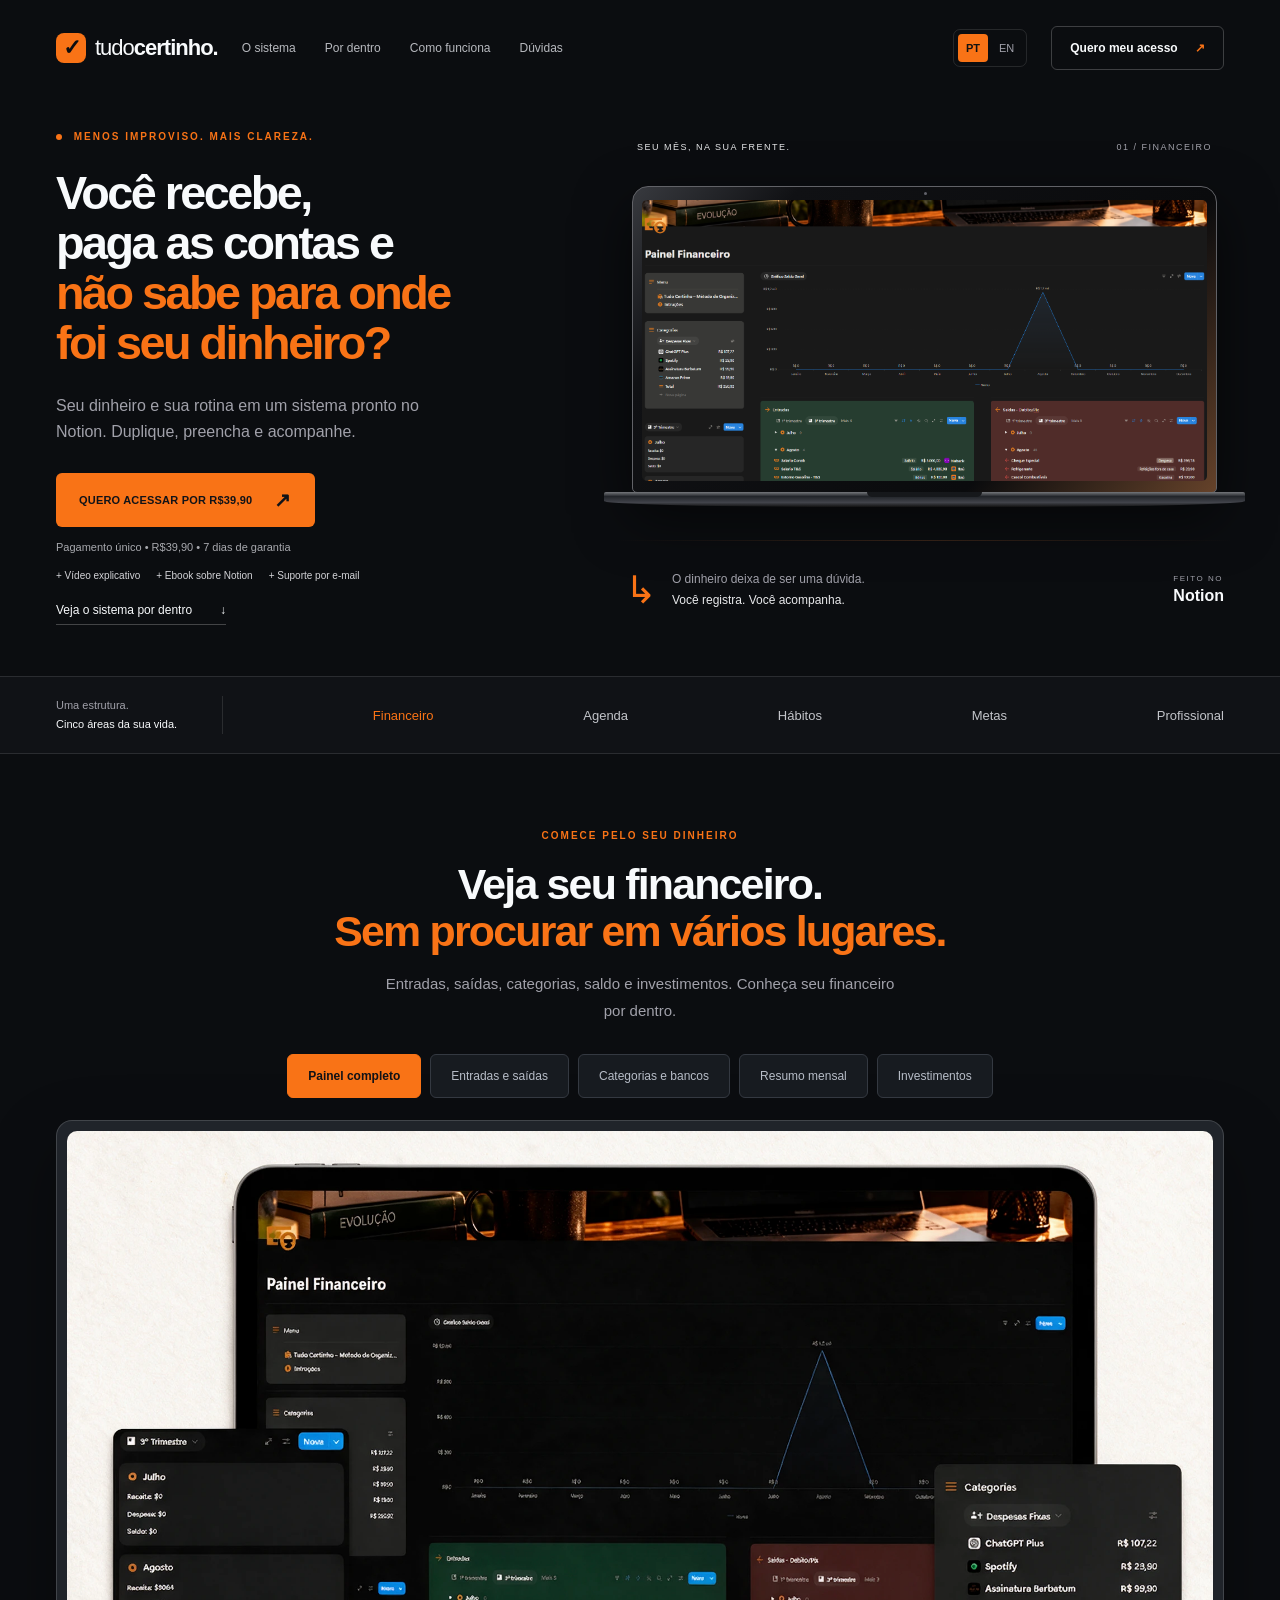
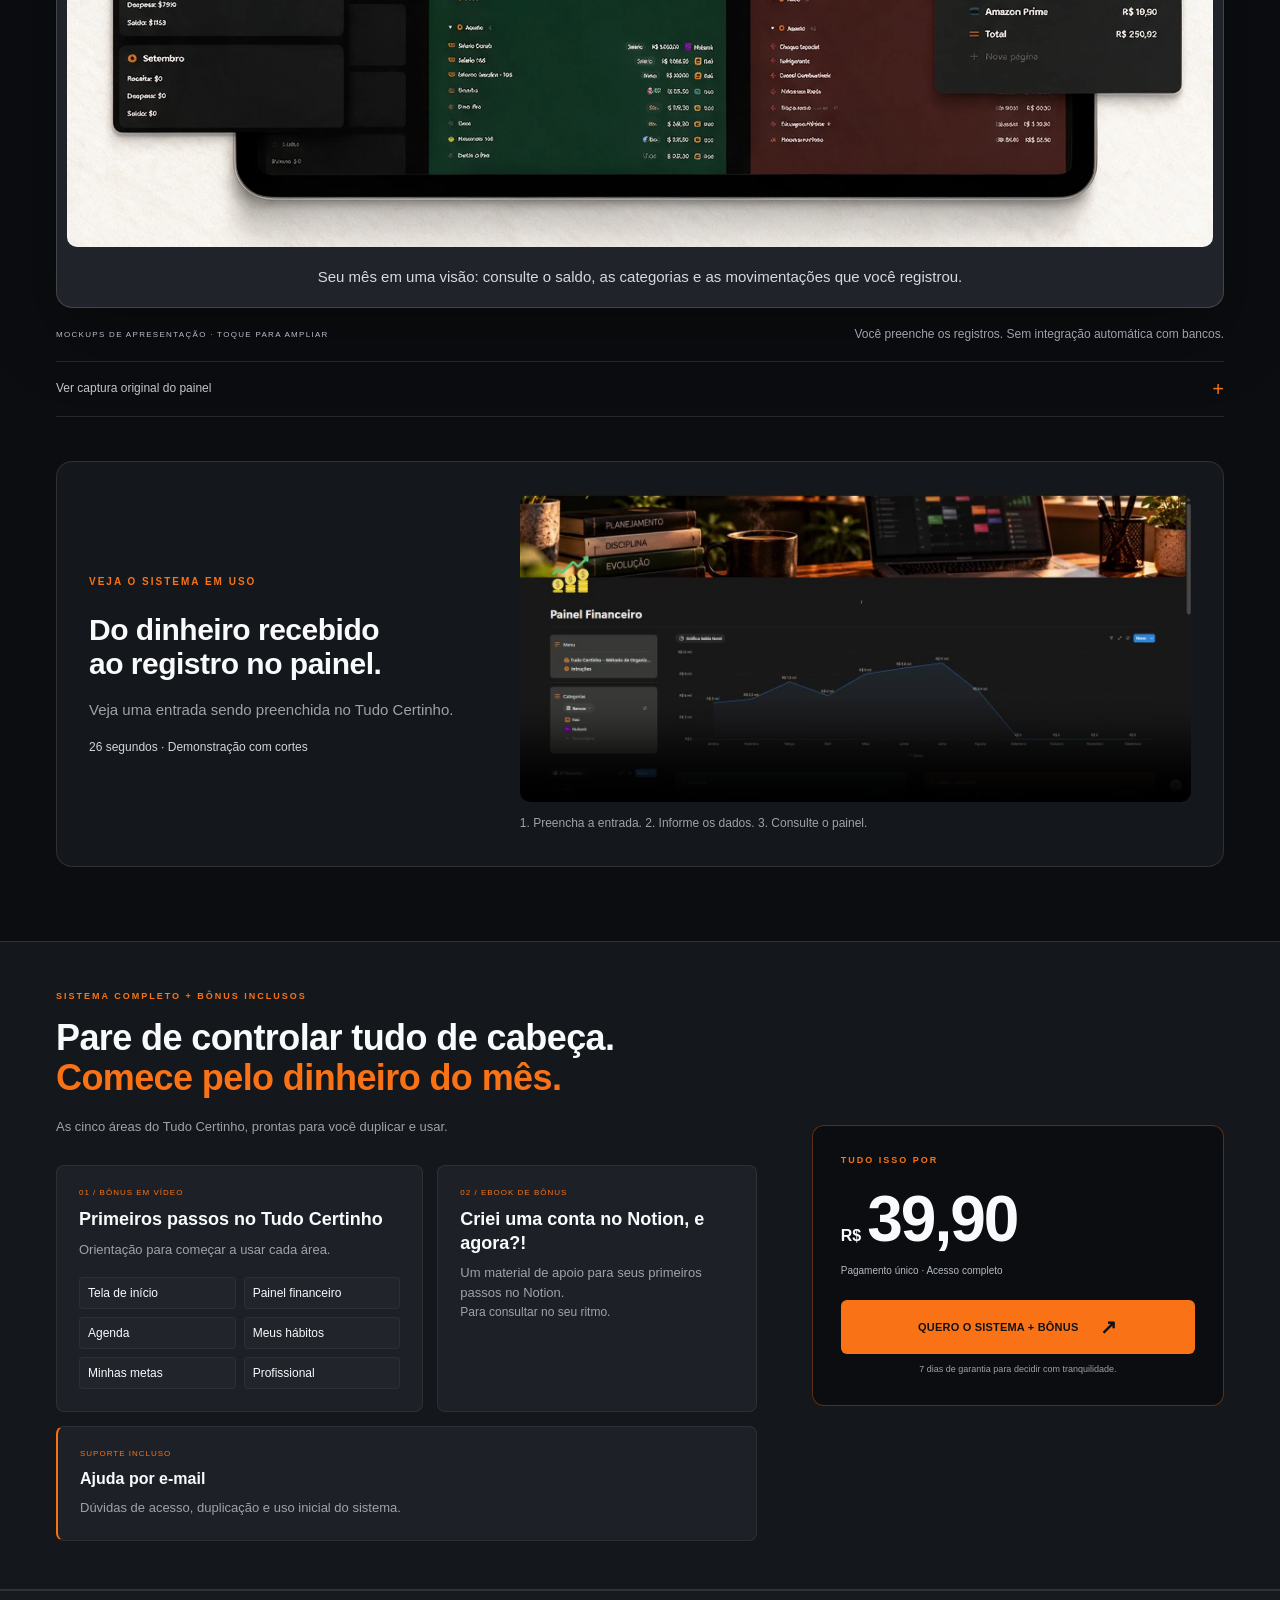
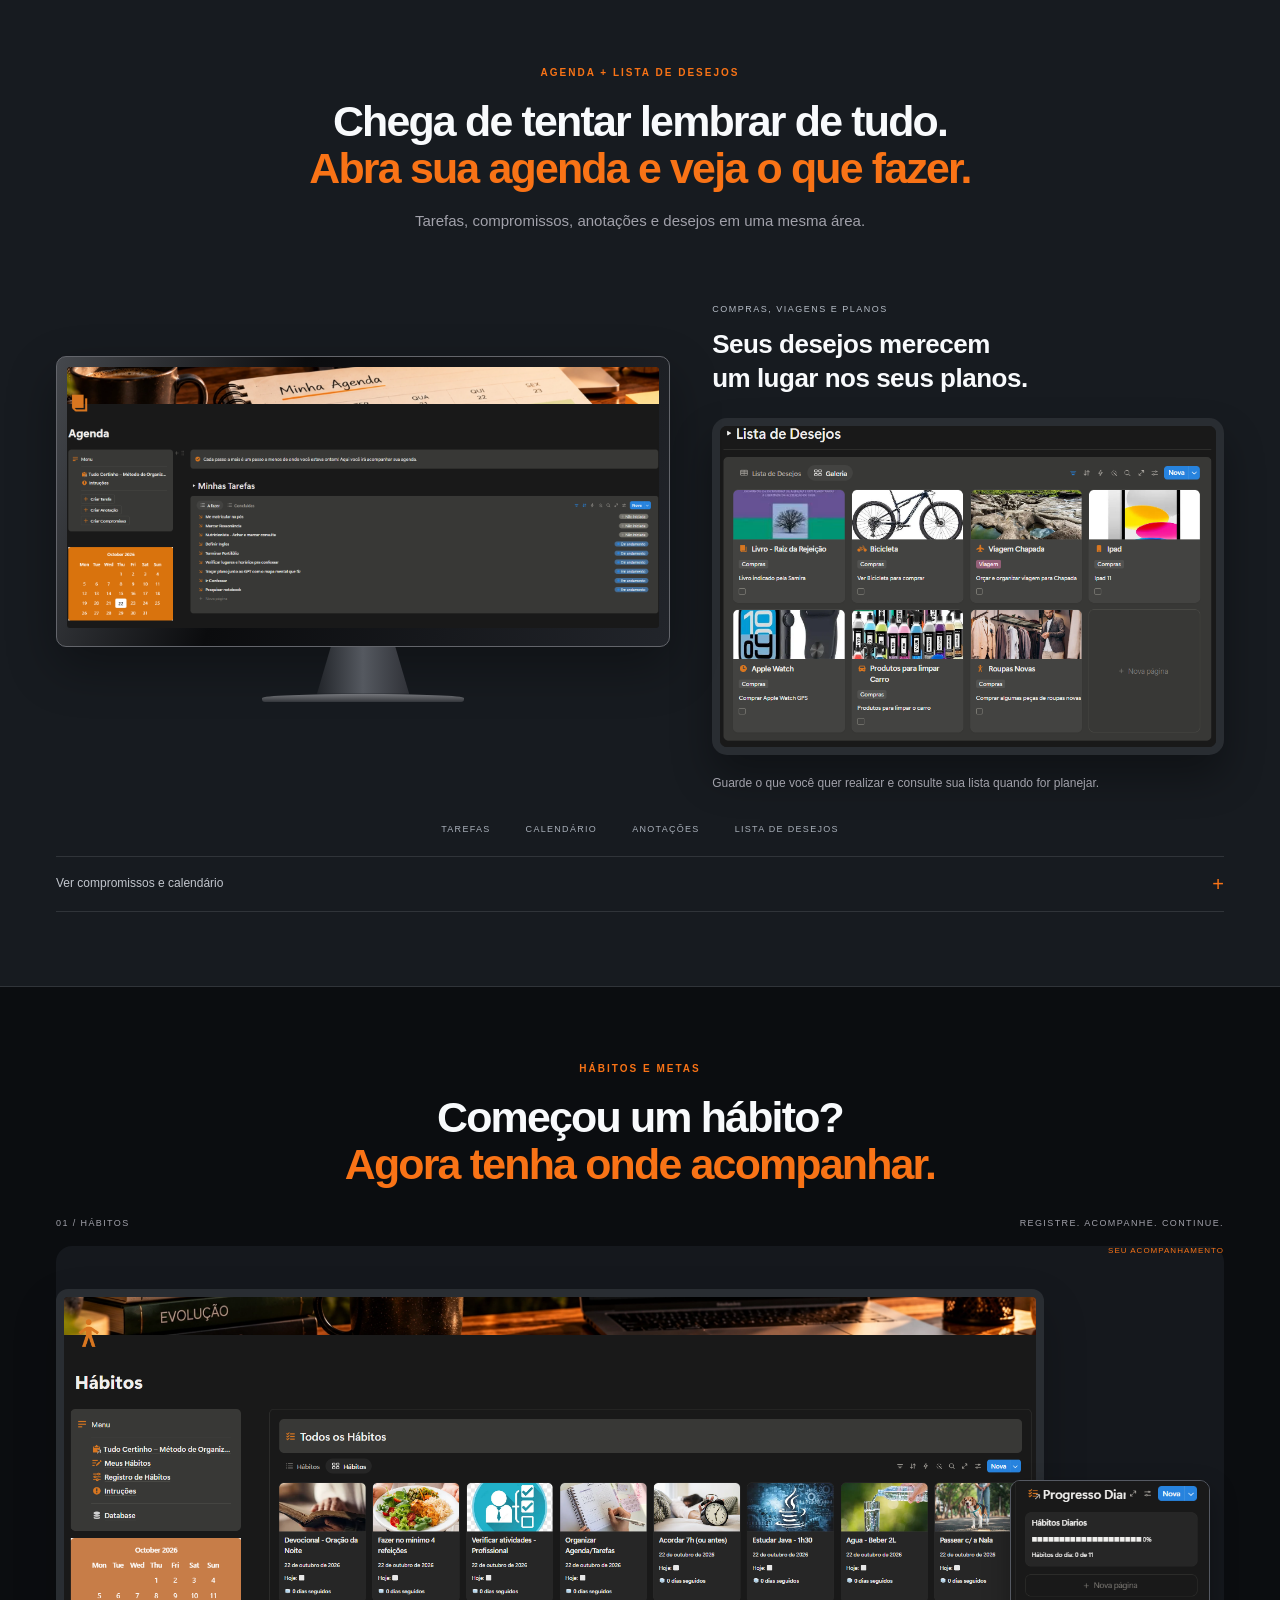
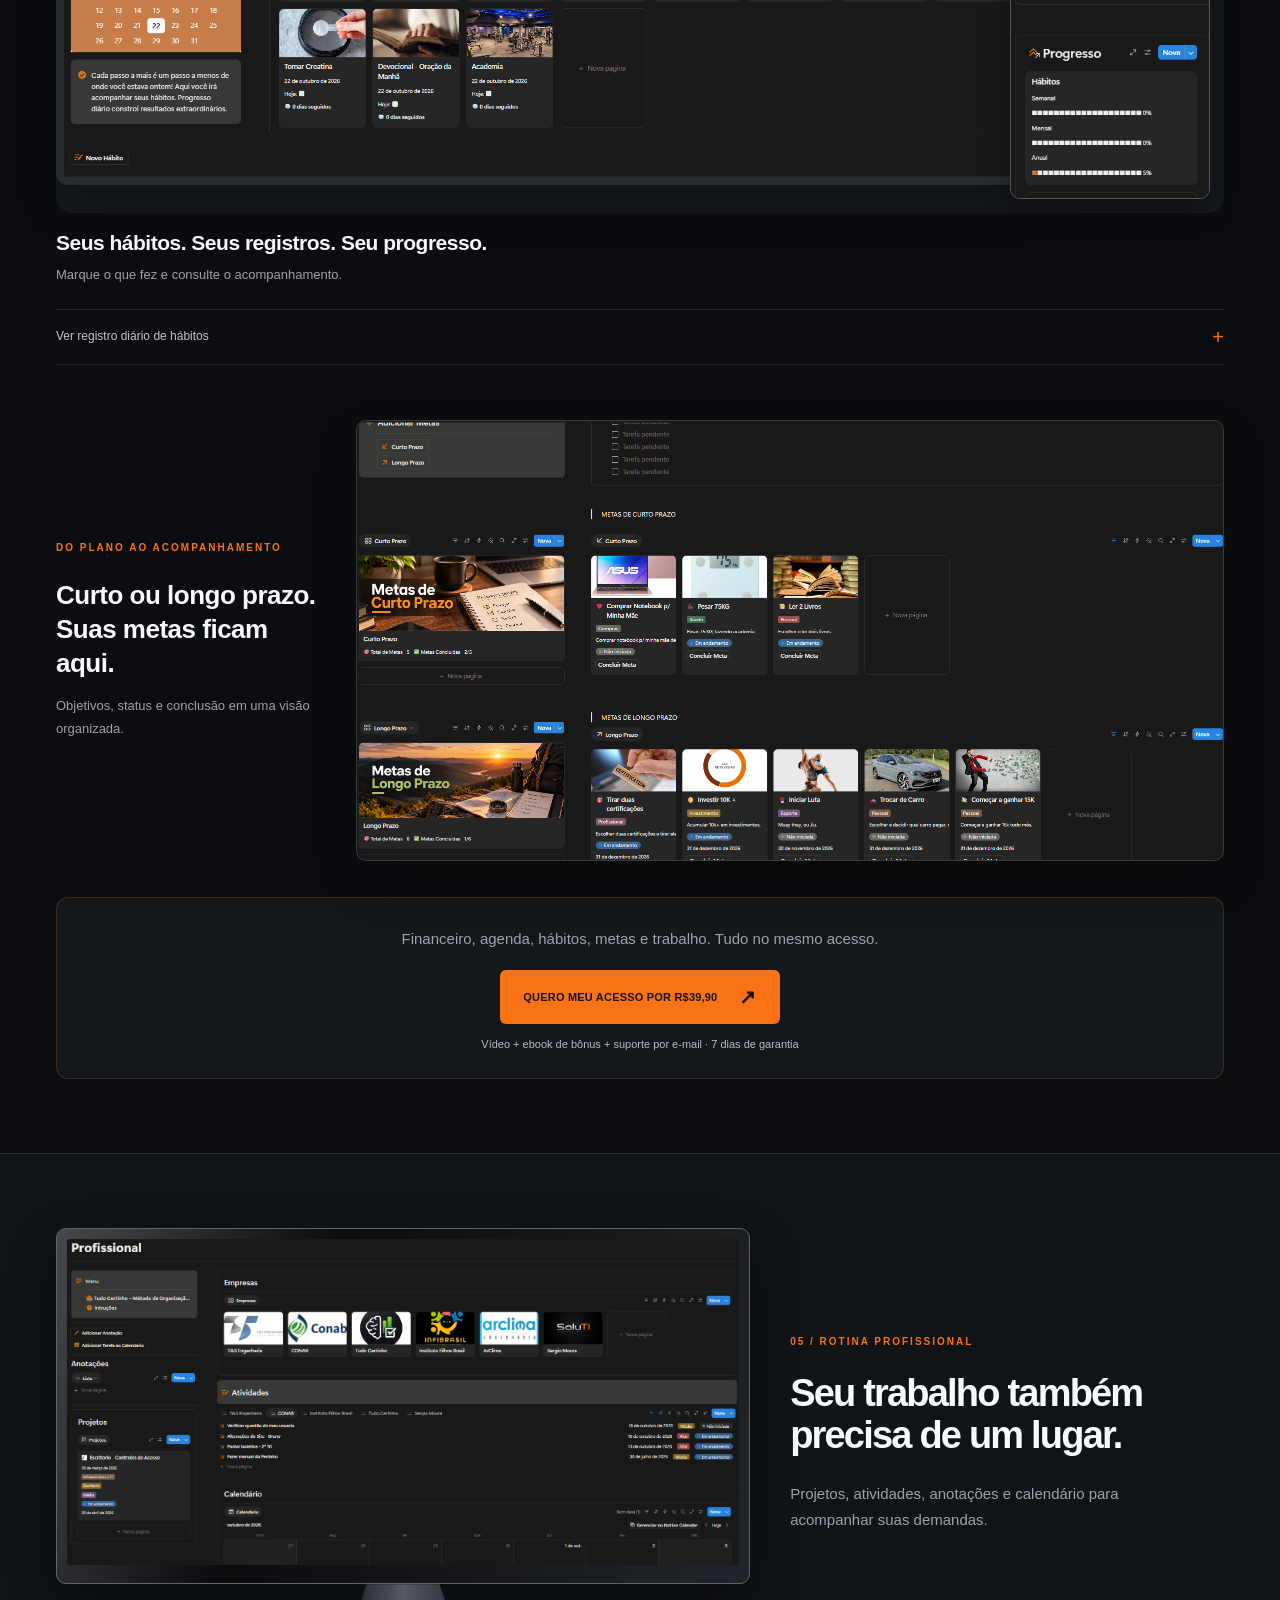
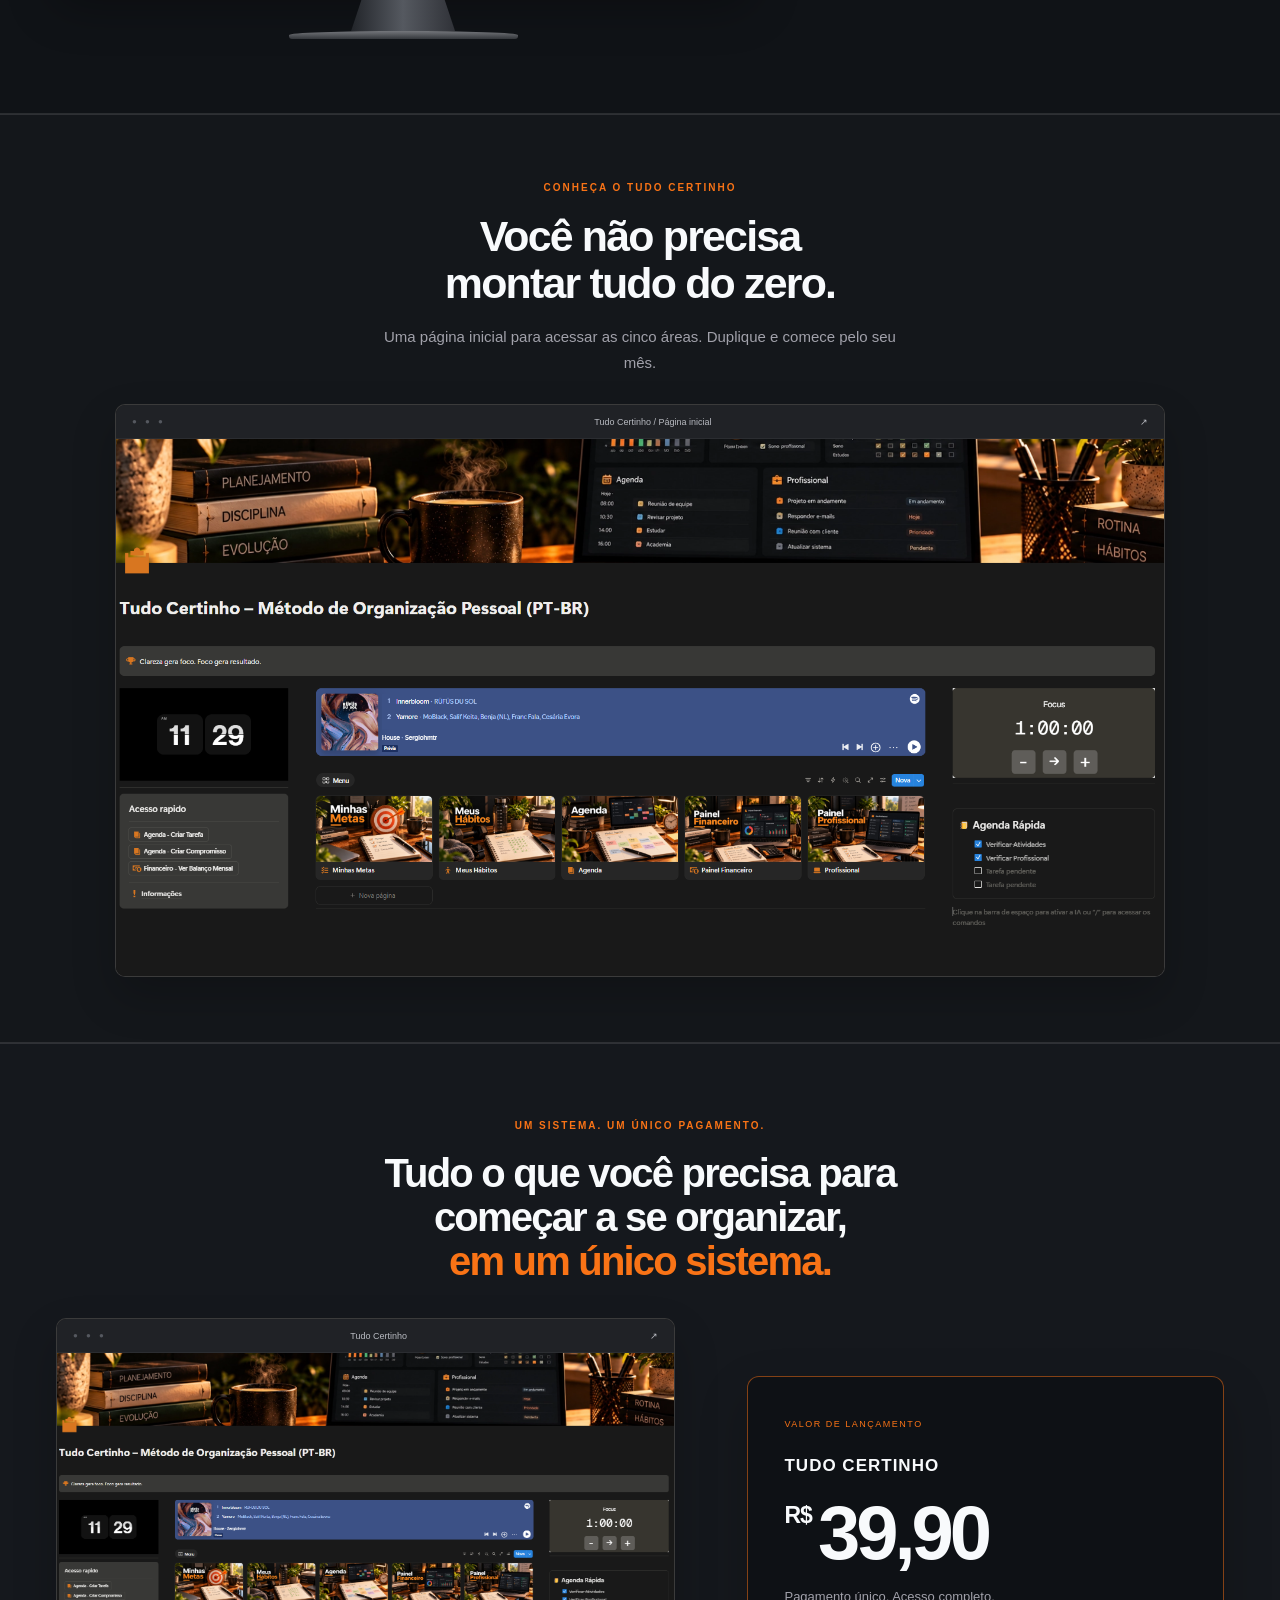
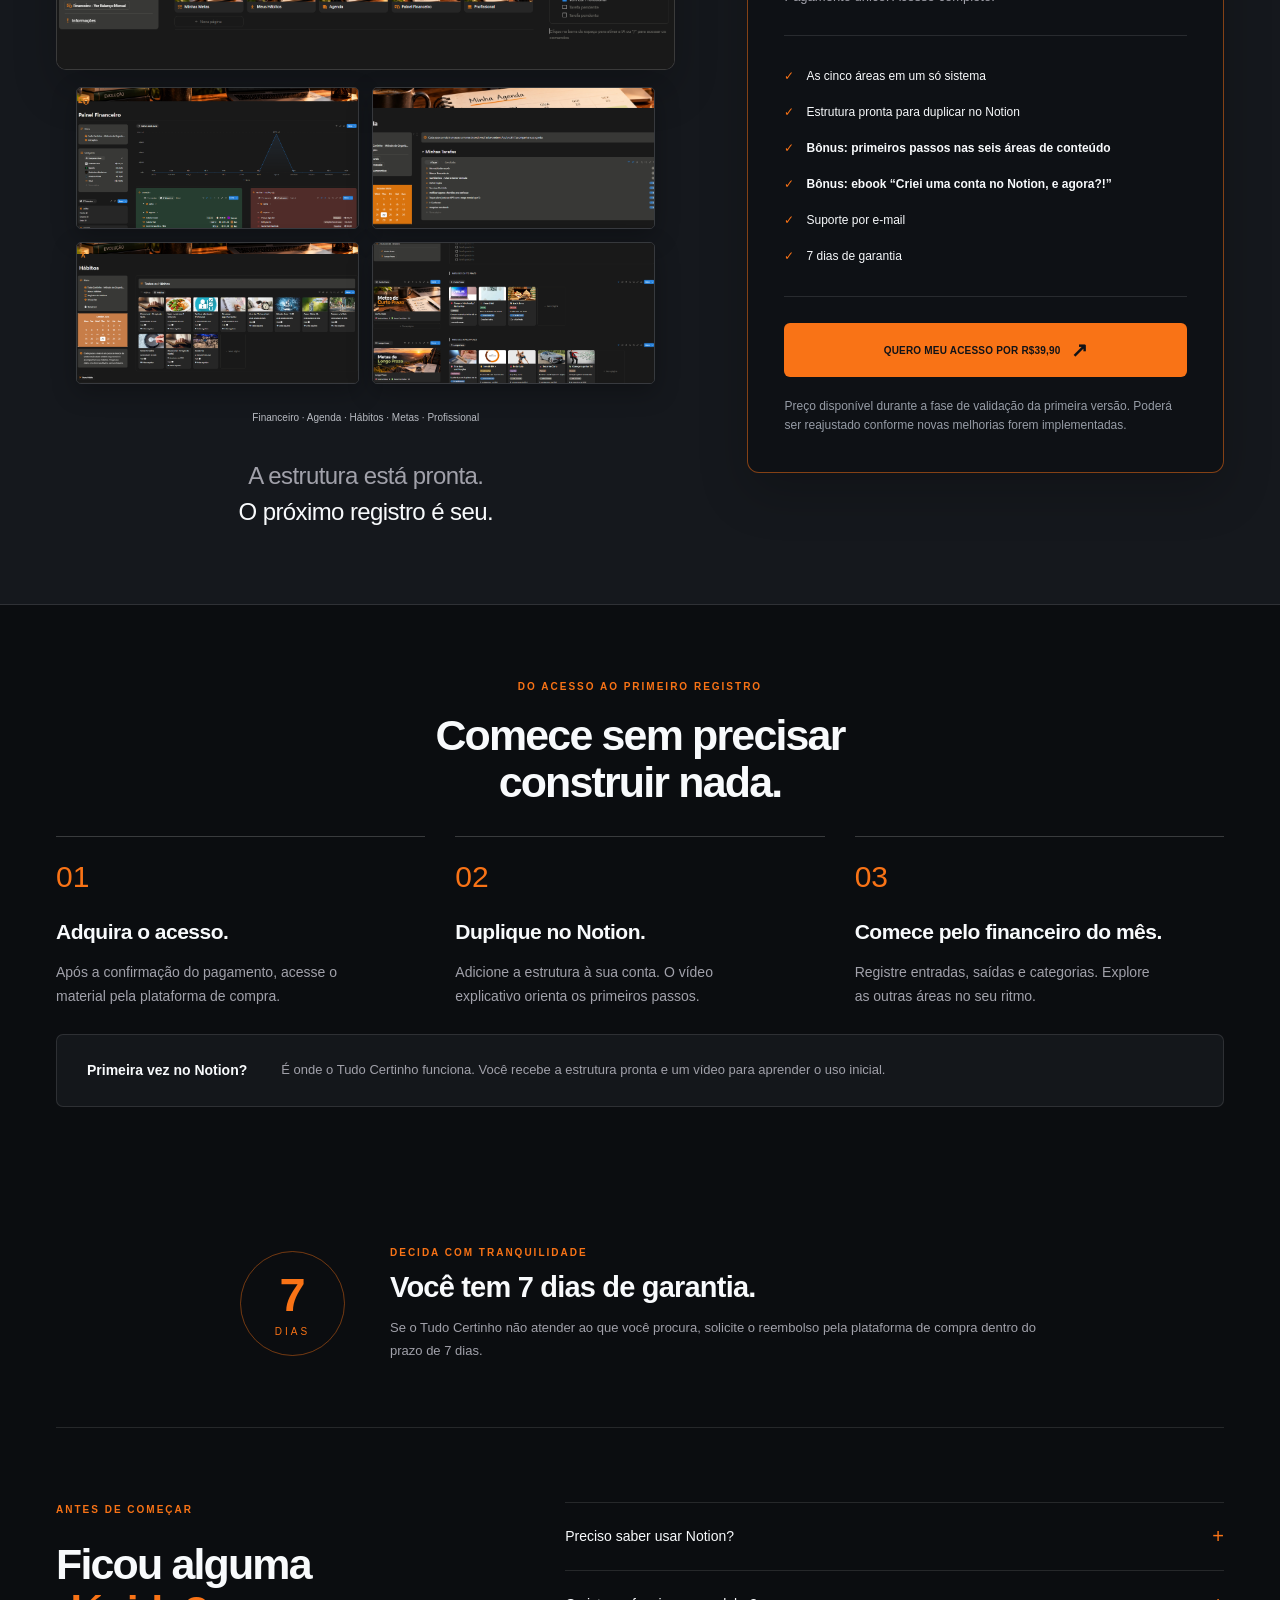
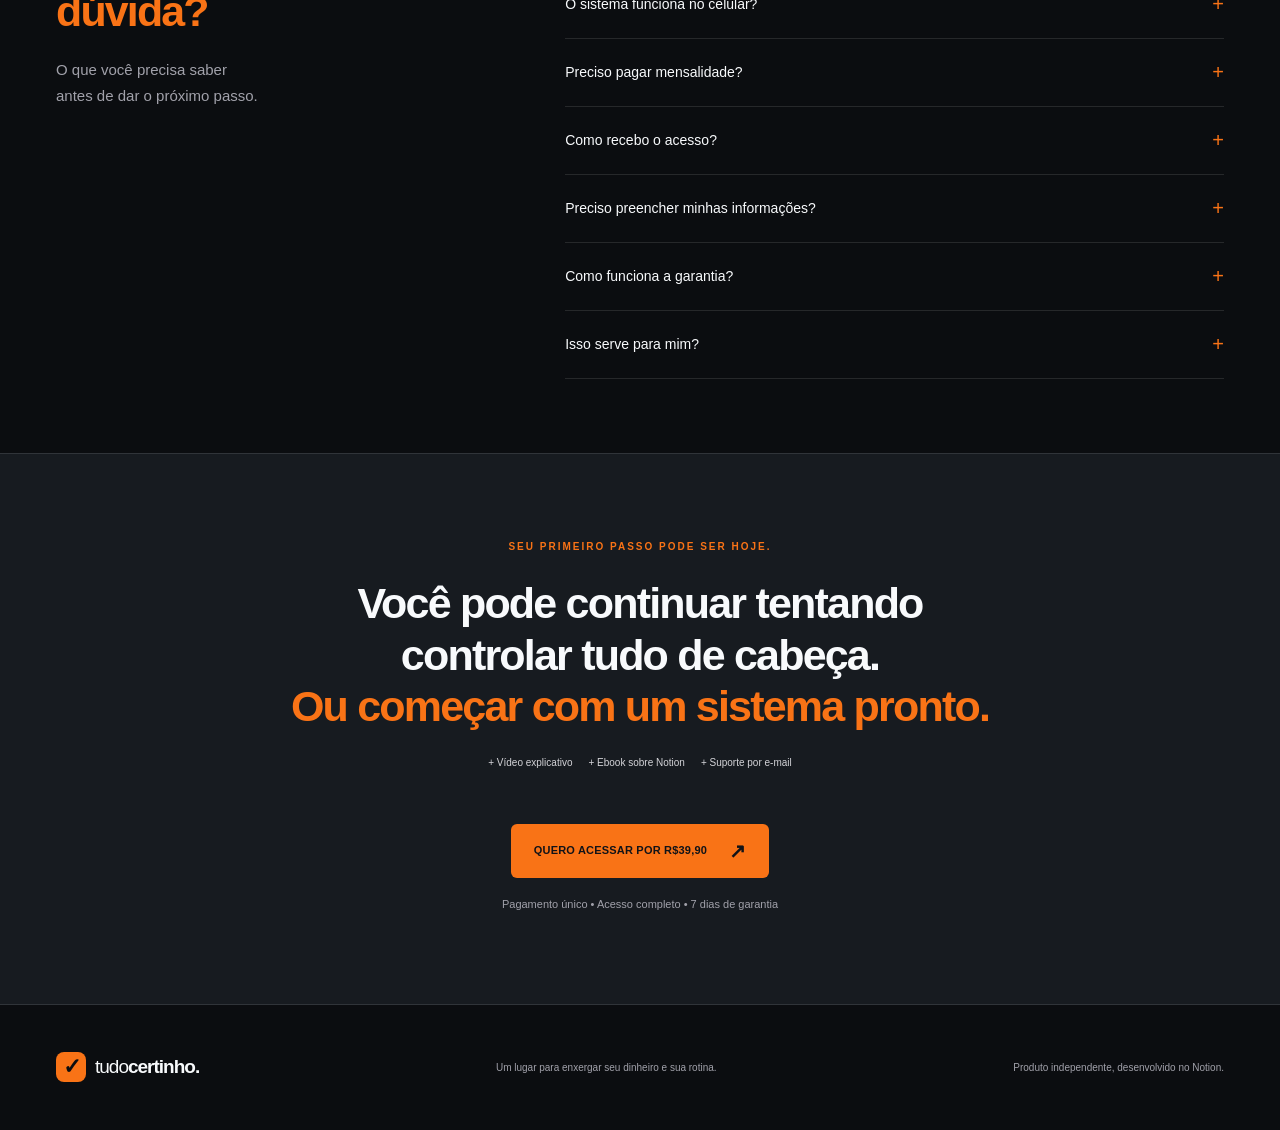
==== commit 6f02058f: "Add files via upload" ====
--- a/public/index.html
+++ b/public/index.html
@@ -1,6 +1,23 @@
 <!DOCTYPE html>
 
-<html lang="pt-BR"><head><meta charset="utf-8"/><meta content="width=device-width,initial-scale=1" name="viewport"/><meta content="Sistema pronto no Notion para centralizar finanças, agenda, hábitos, metas e rotina profissional. Acesso por R$39,90 em pagamento único." name="description"/><title>Tudo Certinho — Seu dinheiro e sua rotina no mesmo lugar</title><link href="style.css" rel="stylesheet"/></head><body>
+<html lang="pt-BR"><head><meta charset="utf-8"/><meta content="width=device-width,initial-scale=1" name="viewport"/><meta content="Sistema pronto no Notion para centralizar finanças, agenda, hábitos, metas e rotina profissional. Acesso por R$39,90 em pagamento único." name="description"/><title>Tudo Certinho — Seu dinheiro e sua rotina no mesmo lugar</title><link href="style.css" rel="stylesheet"/>
+<!-- Meta Pixel Code | Tudo Certinho -->
+<script>
+!function(f,b,e,v,n,t,s)
+{if(f.fbq)return;n=f.fbq=function(){n.callMethod?
+n.callMethod.apply(n,arguments):n.queue.push(arguments)};
+if(!f._fbq)f._fbq=n;n.push=n;n.loaded=!0;n.version='2.0';
+n.queue=[];t=b.createElement(e);t.async=!0;
+t.src=v;s=b.getElementsByTagName(e)[0];
+s.parentNode.insertBefore(t,s)}(window, document,'script',
+'https://connect.facebook.net/en_US/fbevents.js');
+fbq('init', '2688159314935191');
+fbq('track', 'PageView');
+</script>
+<!-- End Meta Pixel Code -->
+</head><body>
+<noscript><img height="1" width="1" style="display:none" alt="" src="https://www.facebook.com/tr?id=2688159314935191&amp;ev=PageView&amp;noscript=1"/></noscript>
+
 
 <header class="wrap"><a class="brand" href="#inicio"><span class="brand-mark">✓</span> tudo<span>certinho.</span></a><nav aria-label="Principal"><a href="#produto">O sistema</a><a href="#financeiro">Por dentro</a><a href="#como-funciona">Como funciona</a><a href="#duvidas">Dúvidas</a></nav><div aria-label="Idioma" class="language-switch" role="group"><button aria-pressed="true" data-lang="pt" type="button">PT</button><button aria-pressed="false" data-lang="en" type="button">EN</button></div><a class="nav-cta" href="https://pay.kiwify.com.br/DFjL4y9" rel="noopener noreferrer" target="_blank">Quero meu acesso <span>↗</span></a></header>
 <main><section class="hero wrap" id="inicio"><div class="hero-copy"><span class="eyebrow"><i></i> MENOS IMPROVISO. MAIS CLAREZA.</span><h1>Você recebe, <br/>paga as contas e <br/><em>não sabe para onde <br/>foi seu dinheiro?</em></h1><p>Seu dinheiro e sua rotina em um sistema pronto no Notion. Duplique, preencha e acompanhe.</p><a class="btn" href="https://pay.kiwify.com.br/DFjL4y9" rel="noopener noreferrer" target="_blank">QUERO ACESSAR POR R$39,90 <span>↗</span></a><small>Pagamento único • R$39,90 • 7 dias de garantia</small><div class="bonus-inline"><span>+ Vídeo explicativo</span><span>+ Ebook sobre Notion</span><span>+ Suporte por e-mail</span></div><a class="text-link" href="#financeiro">Veja o sistema por dentro <span>↓</span></a></div><div class="hero-visual"><div class="visual-meta"><span>SEU MÊS, NA SUA FRENTE.</span><span>01 / FINANCEIRO</span></div><div class="laptop"><div class="camera"></div><button aria-label="Ampliar painel financeiro" class="screen zoom" data-image="assets/financeiro.png"><img alt="Captura real do painel financeiro do Tudo Certinho" src="assets/financeiro.png"/></button><div class="laptop-base"></div></div><div class="desk-line"></div><div class="visual-caption"><span class="caption-mark">↳</span><p>O dinheiro deixa de ser uma dúvida. <br/><strong>Você registra. Você acompanha.</strong></p><span class="mini-label">FEITO NO <br/><b>Notion</b></span></div></div></section><div class="areas"><div class="wrap"><span>Uma estrutura. <br/><b>Cinco áreas da sua vida.</b></span><a href="#financeiro">Financeiro</a><a href="#rotina">Agenda</a><a href="#habitos">Hábitos</a><a href="#habitos">Metas</a><a href="#profissional">Profissional</a></div></div><section class="section wrap finance v2-finance" id="financeiro"><div class="section-heading centered"><span class="eyebrow">COMECE PELO SEU DINHEIRO</span><h2>Veja seu financeiro.<br/><em>Sem procurar em vários lugares.</em></h2><p>Entradas, saídas, categorias, saldo e investimentos. Conheça seu financeiro por dentro.</p></div><div aria-label="Telas do financeiro" class="finance-tabs" role="tablist"><button aria-controls="panel-geral" aria-selected="true" data-panel="geral" id="tab-geral" role="tab" tabindex="0">Painel completo</button><button aria-controls="panel-movimentos" aria-selected="false" data-panel="movimentos" id="tab-movimentos" role="tab" tabindex="-1">Entradas e saídas</button><button aria-controls="panel-categorias" aria-selected="false" data-panel="categorias" id="tab-categorias" role="tab" tabindex="-1">Categorias e bancos</button><button aria-controls="panel-resumo" aria-selected="false" data-panel="resumo" id="tab-resumo" role="tab" tabindex="-1">Resumo mensal</button><button aria-controls="panel-investimentos" aria-selected="false" data-panel="investimentos" id="tab-investimentos" role="tab" tabindex="-1">Investimentos</button></div><div class="finance-stage"><div aria-labelledby="tab-geral" id="panel-geral" role="tabpanel"><button aria-label="Ampliar mockup" class="zoom editorial-mockup mockup-geral" data-image="assets/mockup-geral.webp"><img alt="Mockup de apresentação do financeiro" loading="eager" src="assets/mockup-geral.webp"/></button><p class="panel-benefit">Seu mês em uma visão: consulte o saldo, as categorias e as movimentações que você registrou.</p></div><div aria-labelledby="tab-movimentos" hidden="" id="panel-movimentos" role="tabpanel"><button aria-label="Ampliar mockup" class="zoom editorial-mockup mockup-movimentos" data-image="assets/mockup-movimentos.webp"><img alt="Mockup de apresentação do financeiro" loading="eager" src="assets/mockup-movimentos.webp"/></button><p class="panel-benefit">Registre o que recebeu e o que pagou. Consulte os lançamentos sem depender da memória.</p></div><div aria-labelledby="tab-categorias" hidden="" id="panel-categorias" role="tabpanel"><button aria-label="Ampliar mockup" class="zoom editorial-mockup mockup-categorias" data-image="assets/mockup-categorias.webp"><img alt="Mockup de apresentação do financeiro" loading="eager" src="assets/mockup-categorias.webp"/></button><p class="panel-benefit">Separe despesas, bancos e fontes de renda para encontrar cada registro com mais facilidade.</p></div><div aria-labelledby="tab-resumo" hidden="" id="panel-resumo" role="tabpanel"><button aria-label="Ampliar mockup" class="zoom editorial-mockup mockup-resumo" data-image="assets/mockup-resumo.webp"><img alt="Mockup de apresentação do financeiro" loading="eager" src="assets/mockup-resumo.webp"/></button><p class="panel-benefit">Consulte receitas, despesas e saldo por mês para entender o período que está acompanhando.</p></div><div aria-labelledby="tab-investimentos" hidden="" id="panel-investimentos" role="tabpanel"><button aria-label="Ampliar mockup" class="zoom editorial-mockup mockup-investimentos" data-image="assets/mockup-investimentos.webp"><img alt="Mockup de apresentação do financeiro" loading="eager" src="assets/mockup-investimentos.webp"/></button><p class="panel-benefit">Mantenha seus registros de investimentos junto das demais informações financeiras.</p></div></div><div class="gallery-foot"><span>MOCKUPS DE APRESENTAÇÃO · TOQUE PARA AMPLIAR</span><p>Você preenche os registros. Sem integração automática com bancos.</p></div><details class="extra-screen original-view"><summary>Ver captura original do painel</summary><button aria-label="Ampliar painel financeiro" class="zoom" data-image="assets/financeiro.png"><img alt="Captura real do painel financeiro do Tudo Certinho" loading="lazy" src="assets/financeiro.png"/></button></details><div class="demo-block" id="demonstracao"><div class="demo-copy"><span class="eyebrow">VEJA O SISTEMA EM USO</span><h3>Do dinheiro recebido<br/>ao registro no painel.</h3><p>Veja uma entrada sendo preenchida no Tudo Certinho.</p><span class="demo-duration">26 segundos · Demonstração com cortes</span></div><div class="demo-player"><video aria-label="Demonstração de uma entrada no painel financeiro" controls="" playsinline="" poster="assets/demo-poster.jpg" preload="none"><source media="(max-width: 700px)" src="assets/demo-financeiro-mobile.mp4" type="video/mp4"/><source src="assets/demo-financeiro.mp4" type="video/mp4"/></video><p>1. Preencha a entrada. 2. Informe os dados. 3. Consulte o painel.</p></div></div></section><section class="early-offer" id="oferta-inicial"><div class="wrap early-inner"><div class="early-pitch"><span class="eyebrow">SISTEMA COMPLETO + BÔNUS INCLUSOS</span><h2>Pare de controlar tudo de cabeça.<br/><em>Comece pelo dinheiro do mês.</em></h2><p>As cinco áreas do Tudo Certinho, prontas para você duplicar e usar.</p><div class="bonus-cards"><div class="lesson-bonus"><span>01 / BÔNUS EM VÍDEO</span><strong>Primeiros passos no Tudo Certinho</strong><p>Orientação para começar a usar cada área.</p><ul class="lesson-list"><li>Tela de início</li><li>Painel financeiro</li><li>Agenda</li><li>Meus hábitos</li><li>Minhas metas</li><li>Profissional</li></ul></div><div class="ebook-bonus"><span>02 / EBOOK DE BÔNUS</span><strong>Criei uma conta no Notion, e agora?!</strong><p>Um material de apoio para seus primeiros passos no Notion.</p><small>Para consultar no seu ritmo.</small></div><div class="support-bonus"><span>SUPORTE INCLUSO</span><strong>Ajuda por e-mail</strong><p>Dúvidas de acesso, duplicação e uso inicial do sistema.</p></div></div></div><div class="early-deal"><span class="eyebrow">TUDO ISSO POR</span><div class="early-price"><strong><small>R$</small>39,90</strong><span>Pagamento único · Acesso completo</span></div><a class="btn" href="https://pay.kiwify.com.br/DFjL4y9" rel="noopener noreferrer" target="_blank">QUERO O SISTEMA + BÔNUS <span>↗</span></a><p>7 dias de garantia para decidir com tranquilidade.</p></div></div></section><section class="section routine-section" id="rotina"><div class="wrap"><div class="section-heading centered"><span class="eyebrow">AGENDA + LISTA DE DESEJOS</span><h2>Chega de tentar lembrar de tudo.<br/><em>Abra sua agenda e veja o que fazer.</em></h2><p>Tarefas, compromissos, anotações e desejos em uma mesma área.</p></div><div class="agenda-showcase"><div class="agenda-main"><div class="monitor"><button aria-label="Ampliar: Agenda com tarefas" class="zoom" data-image="assets/agenda.png"><img alt="Agenda com tarefas" loading="lazy" src="assets/agenda.png"/></button></div><div class="monitor-neck"></div><div class="monitor-foot"></div></div><div class="wish-shot"><span class="shot-label">COMPRAS, VIAGENS E PLANOS</span><h3>Seus desejos merecem<br/>um lugar nos seus planos.</h3><div class="window"><button aria-label="Ampliar: Lista de desejos: compras, viagens e planos" class="zoom" data-image="assets/desejos.png"><img alt="Lista de desejos: compras, viagens e planos" loading="lazy" src="assets/desejos.png"/></button></div><p class="wish-caption">Guarde o que você quer realizar e consulte sua lista quando for planejar.</p></div></div><div class="agenda-bottom"><span>TAREFAS</span><span>CALENDÁRIO</span><span>ANOTAÇÕES</span><span>LISTA DE DESEJOS</span></div><details class="extra-screen"><summary>Ver compromissos e calendário</summary><button aria-label="Ampliar: Compromissos, anotações e calendário" class="zoom" data-image="assets/agenda-detalhes.png"><img alt="Compromissos, anotações e calendário" loading="lazy" src="assets/agenda-detalhes.png"/></button></details></div></section><section class="section wrap" id="habitos"><div class="section-heading centered"><span class="eyebrow">HÁBITOS E METAS</span><h2>Começou um hábito?<br/><em>Agora tenha onde acompanhar.</em></h2></div><div class="showcase-caption"><span>01 / HÁBITOS</span><span>REGISTRE. ACOMPANHE. CONTINUE.</span></div><div class="habit-showcase"><div class="window"><button aria-label="Ampliar: Galeria real de hábitos" class="zoom" data-image="assets/habitos.png"><img alt="Galeria real de hábitos" loading="lazy" src="assets/habitos.png"/></button></div><span class="progress-label">SEU ACOMPANHAMENTO</span><div class="progress-float"><button aria-label="Ampliar: Acompanhamento diário, semanal, mensal e anual" class="zoom" data-image="assets/habitos-progresso.png"><img alt="Acompanhamento diário, semanal, mensal e anual" loading="lazy" src="assets/habitos-progresso.png"/></button></div></div><div class="image-caption"><h3>Seus hábitos. Seus registros. Seu progresso.</h3><p>Marque o que fez e consulte o acompanhamento.</p></div><details class="extra-screen"><summary>Ver registro diário de hábitos</summary><button aria-label="Ampliar: Lista de hábitos diários e anotações" class="zoom" data-image="assets/habitos-registros.png"><img alt="Lista de hábitos diários e anotações" loading="lazy" src="assets/habitos-registros.png"/></button></details><div class="goals-showcase"><div class="goals-copy"><span class="eyebrow">DO PLANO AO ACOMPANHAMENTO</span><h3>Curto ou longo prazo.<br/>Suas metas ficam aqui.</h3><p>Objetivos, status e conclusão em uma visão organizada.</p></div><div class="window"><button aria-label="Ampliar: Metas de curto e longo prazo" class="zoom" data-image="assets/metas.png"><img alt="Metas de curto e longo prazo" loading="lazy" src="assets/metas.png"/></button></div></div><div class="module-cta"><p>Financeiro, agenda, hábitos, metas e trabalho. Tudo no mesmo acesso.</p><a class="btn" href="https://pay.kiwify.com.br/DFjL4y9" rel="noopener noreferrer" target="_blank">QUERO MEU ACESSO POR R$39,90 <span>↗</span></a><small>Vídeo + ebook de bônus + suporte por e-mail · 7 dias de garantia</small></div></section><section class="section professional-section" id="profissional"><div class="wrap split"><div class="professional-scene"><div class="monitor"><button aria-label="Ampliar painel profissional" class="zoom professional-img" data-image="assets/profissional.png"><img alt="Painel profissional real com projetos, atividades e calendário" loading="lazy" src="assets/profissional.png"/></button></div><div class="monitor-neck"></div><div class="monitor-foot"></div></div><div class="feature-copy"><span class="eyebrow">05 / ROTINA PROFISSIONAL</span><h2>Seu trabalho também <br/>precisa de um lugar.</h2><p>Projetos, atividades, anotações e calendário para acompanhar suas demandas.</p><div class="feature-line"><b>Menos demandas soltas.</b><span>Mais contexto quando você abrir o dia.</span></div></div></div></section><section class="section product-section" id="produto"><div class="wrap"><div class="section-heading centered"><span class="eyebrow">CONHEÇA O TUDO CERTINHO</span><h2>Você não precisa <br/>montar tudo do zero.</h2><p>Uma página inicial para acessar as cinco áreas. Duplique e comece pelo seu mês.</p></div><div class="window home-window"><div class="window-bar"><span class="dots">● ● ●</span><span>Tudo Certinho / Página inicial</span><span>↗</span></div><button aria-label="Ampliar página inicial" class="zoom home-image" data-image="assets/home.png"><img alt="Página inicial real com atalhos para as cinco áreas do Tudo Certinho" loading="lazy" src="assets/home.png"/></button></div></div></section><section class="section offer-section" id="oferta"><div class="wrap"><div class="section-heading centered"><span class="eyebrow">UM SISTEMA. UM ÚNICO PAGAMENTO.</span><h2>Tudo o que você precisa para <br/>começar a se organizar, <br/><em>em um único sistema.</em></h2></div><div class="offer-layout"><div class="bundle"><div class="window bundle-main"><div class="window-bar"><span class="dots">● ● ●</span><span>Tudo Certinho</span><span>↗</span></div><button aria-label="Ampliar página inicial do pacote" class="zoom home-image" data-image="assets/home.png"><img alt="Página inicial do pacote completo" loading="lazy" src="assets/home.png"/></button></div><div class="bundle-grid"><img alt="Financeiro incluído" loading="lazy" src="assets/financeiro.png"/><img alt="Agenda incluída" loading="lazy" src="assets/agenda.png"/><img alt="Hábitos incluídos" loading="lazy" src="assets/habitos.png"/><img alt="Metas incluídas" loading="lazy" src="assets/metas.png"/></div><p class="bundle-caption">Financeiro · Agenda · Hábitos · Metas · Profissional</p><p class="bundle-note">A estrutura está pronta. <br/><strong>O próximo registro é seu.</strong></p></div><div class="offer-card"><span class="offer-tag">VALOR DE LANÇAMENTO</span><h3>TUDO CERTINHO</h3><div class="price"><span>R$</span>39,90</div><p class="price-note">Pagamento único. Acesso completo.</p><ul class="included"><li>As cinco áreas em um só sistema</li><li>Estrutura pronta para duplicar no Notion</li><li><b>Bônus: primeiros passos nas seis áreas de conteúdo</b></li><li><b>Bônus: ebook “Criei uma conta no Notion, e agora?!”</b></li><li>Suporte por e-mail</li><li>7 dias de garantia</li></ul><a class="btn" href="https://pay.kiwify.com.br/DFjL4y9" rel="noopener noreferrer" target="_blank">QUERO MEU ACESSO POR R$39,90 <span>↗</span></a><p class="offer-fine">Preço disponível durante a fase de validação da primeira versão. Poderá ser reajustado conforme novas melhorias forem implementadas.</p></div></div></div></section><section class="section wrap" id="como-funciona"><div class="section-heading centered"><span class="eyebrow">DO ACESSO AO PRIMEIRO REGISTRO</span><h2>Comece sem precisar <br/>construir nada.</h2></div><div class="steps"><article><span>01</span><h3>Adquira o acesso.</h3><p>Após a confirmação do pagamento, acesse o material pela plataforma de compra.</p></article><article><span>02</span><h3>Duplique no Notion.</h3><p>Adicione a estrutura à sua conta. O vídeo explicativo orienta os primeiros passos.</p></article><article><span>03</span><h3>Comece pelo financeiro do mês.</h3><p>Registre entradas, saídas e categorias. Explore as outras áreas no seu ritmo.</p></article></div><div class="notion-note"><b>Primeira vez no Notion?</b><p>É onde o Tudo Certinho funciona. Você recebe a estrutura pronta e um vídeo para aprender o uso inicial.</p></div></section><section class="guarantee wrap" id="garantia"><div class="seal"><strong>7</strong><span>DIAS</span></div><div><span class="eyebrow">DECIDA COM TRANQUILIDADE</span><h2>Você tem 7 dias de garantia.</h2><p>Se o Tudo Certinho não atender ao que você procura, solicite o reembolso pela plataforma de compra dentro do prazo de 7 dias.</p></div></section><section class="section wrap faq" id="duvidas"><div><span class="eyebrow">ANTES DE COMEÇAR</span><h2>Ficou alguma <br/><em>dúvida?</em></h2><p>O que você precisa saber <br/>antes de dar o próximo passo.</p></div><div class="questions"><details><summary>Preciso saber usar Notion?</summary><p>Você não precisa construir o sistema. A estrutura já está pronta para duplicar, e o vídeo explicativo ajuda no uso inicial. Você precisará aprender os passos básicos e preencher seus registros.</p></details><details><summary>O sistema funciona no celular?</summary><p>Você pode acessar o sistema pelo Notion no celular e no computador. As capturas desta página são da versão desktop; a disposição dos elementos muda no celular.</p></details><details><summary>Preciso pagar mensalidade?</summary><p>O Tudo Certinho custa R$39,90 em pagamento único, sem mensalidade do produto. Ele é uma estrutura utilizada dentro da sua própria conta do Notion.</p></details><details><summary>Como recebo o acesso?</summary><p>Após a confirmação do pagamento, acesse a plataforma de compra para receber o sistema, o vídeo explicativo e o ebook de bônus. Você também conta com suporte por e-mail.</p></details><details><summary>Preciso preencher minhas informações?</summary><p>Sim. Você registra suas informações manualmente. Não há integração automática com bancos nem importação de extratos. O sistema não oferece consultoria financeira ou recomendações de investimento.</p></details><details><summary>Como funciona a garantia?</summary><p>Você tem 7 dias de garantia para solicitar o reembolso pela plataforma de compra caso o produto não atenda ao que procura.</p></details><details><summary>Isso serve para mim?</summary><p>É para quem quer registrar e acompanhar dinheiro e rotina no Notion, sem montar um sistema do zero. Você precisa preencher suas informações. Se procura sincronização com bancos ou organização automática, este produto não oferece isso.</p></details></div></section><section class="final-cta"><div class="wrap"><span class="eyebrow">SEU PRIMEIRO PASSO PODE SER HOJE.</span><h2>Você pode continuar tentando <br/>controlar tudo de cabeça. <br/><em>Ou começar com um sistema pronto.</em></h2><div class="bonus-inline"><span>+ Vídeo explicativo</span><span>+ Ebook sobre Notion</span><span>+ Suporte por e-mail</span></div><a class="btn" href="https://pay.kiwify.com.br/DFjL4y9" rel="noopener noreferrer" target="_blank">QUERO ACESSAR POR R$39,90 <span>↗</span></a><p>Pagamento único • Acesso completo • 7 dias de garantia</p></div></section></main><footer class="wrap"><a class="brand" href="#inicio"><span class="brand-mark">✓</span> tudo<span>certinho.</span></a><p>Um lugar para enxergar seu dinheiro e sua rotina.</p><small>Produto independente, desenvolvido no Notion.</small></footer>
